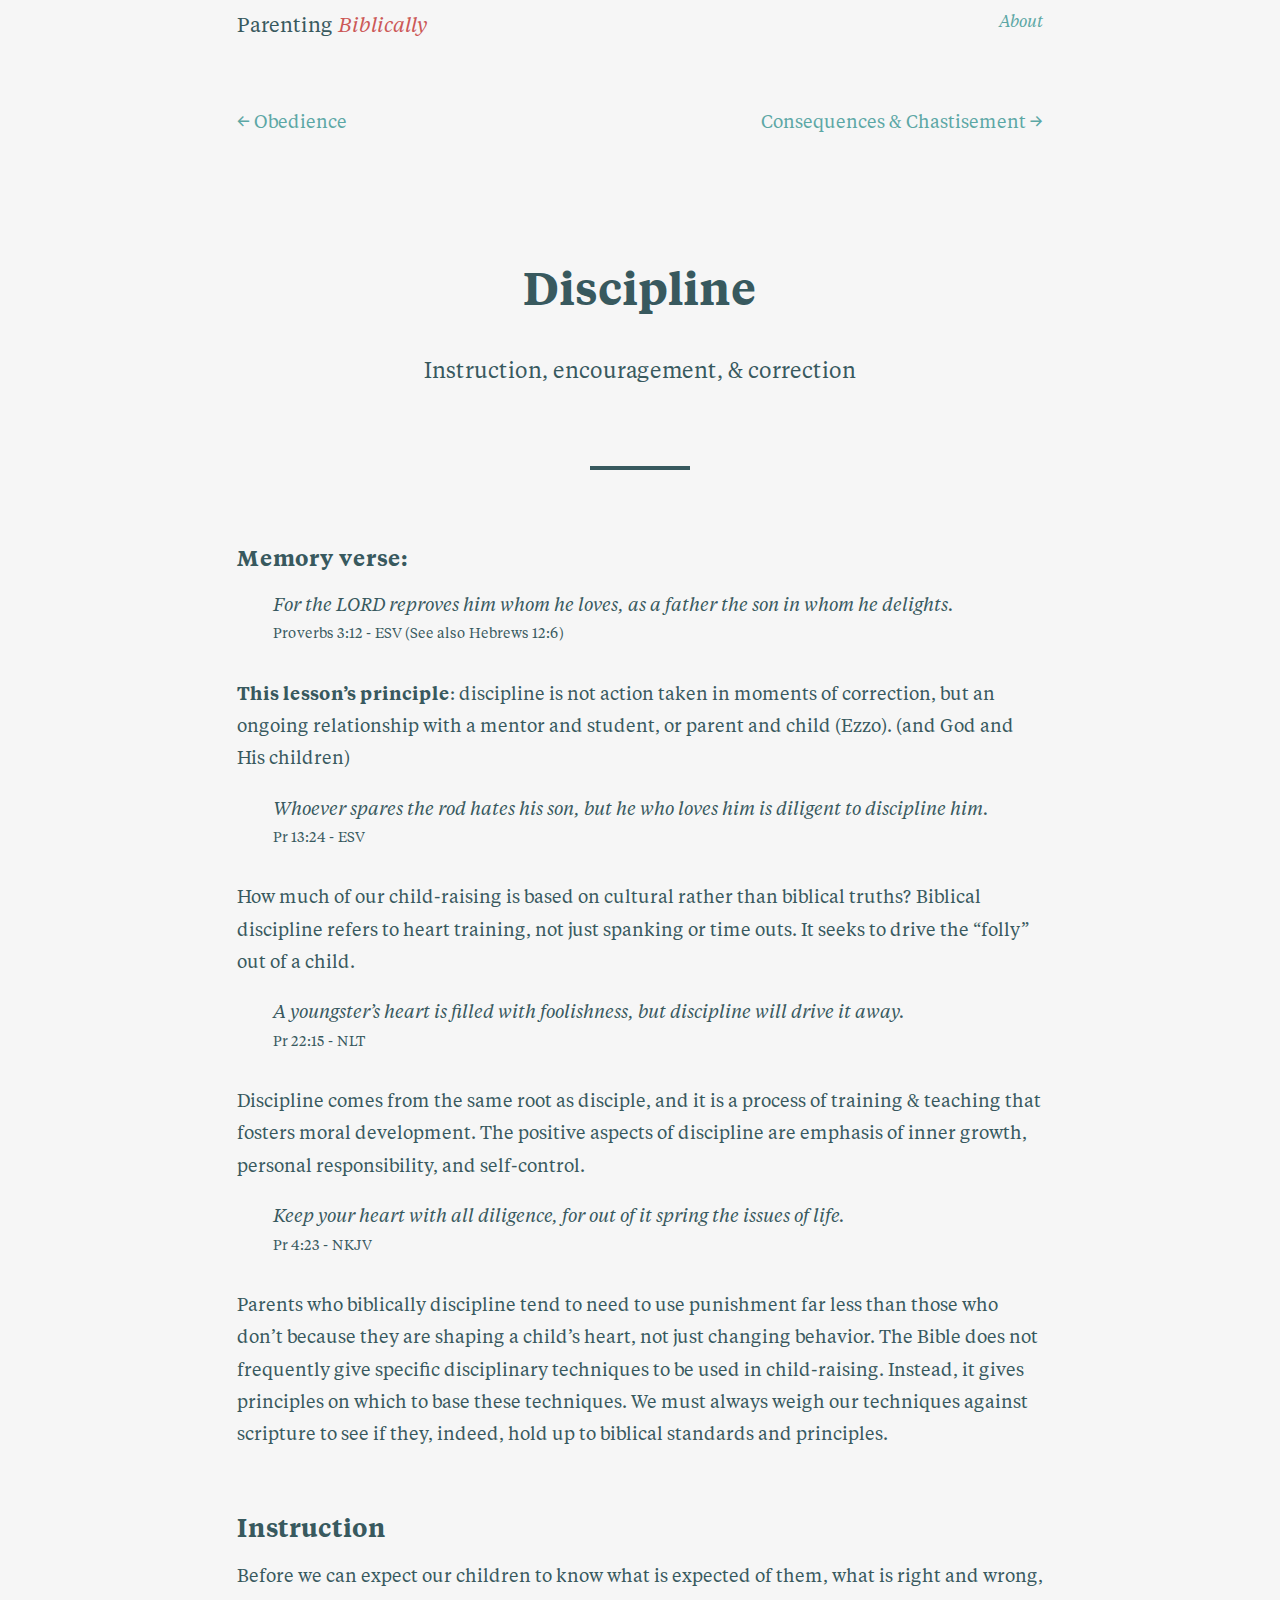
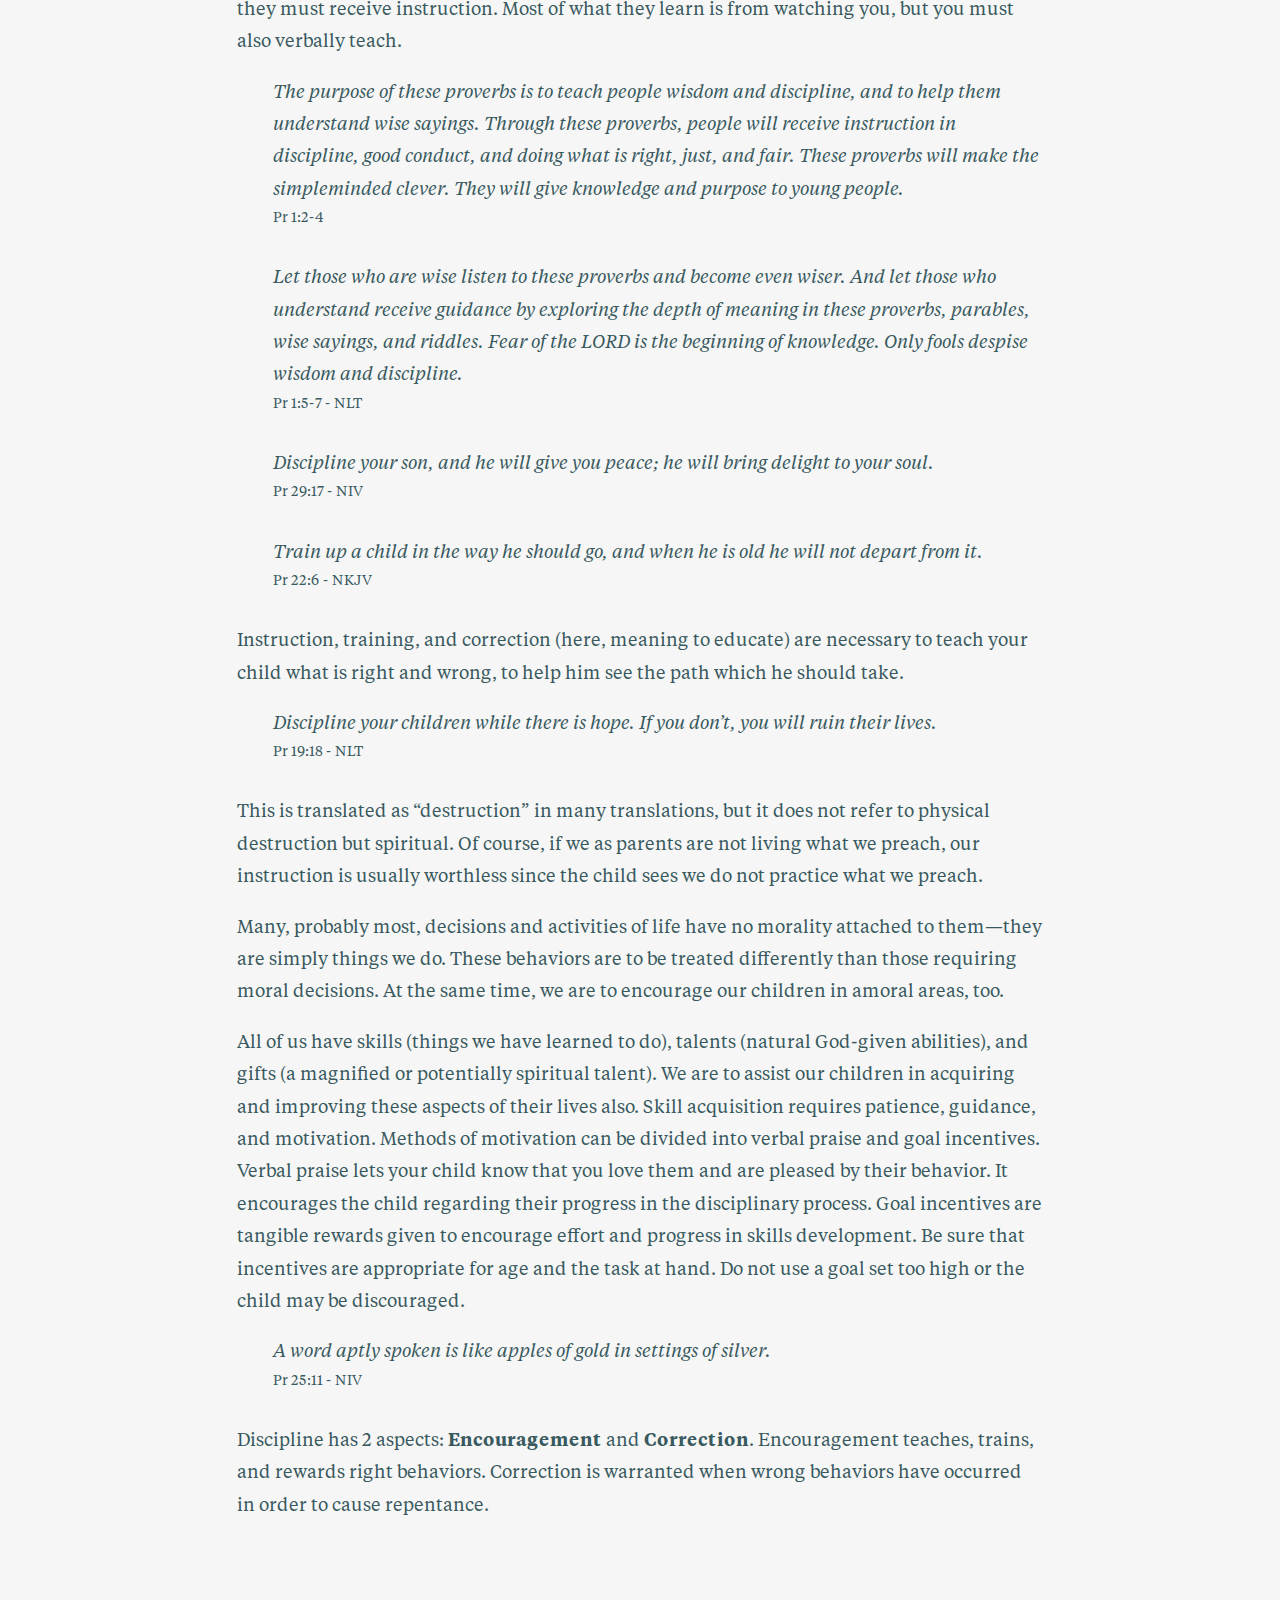
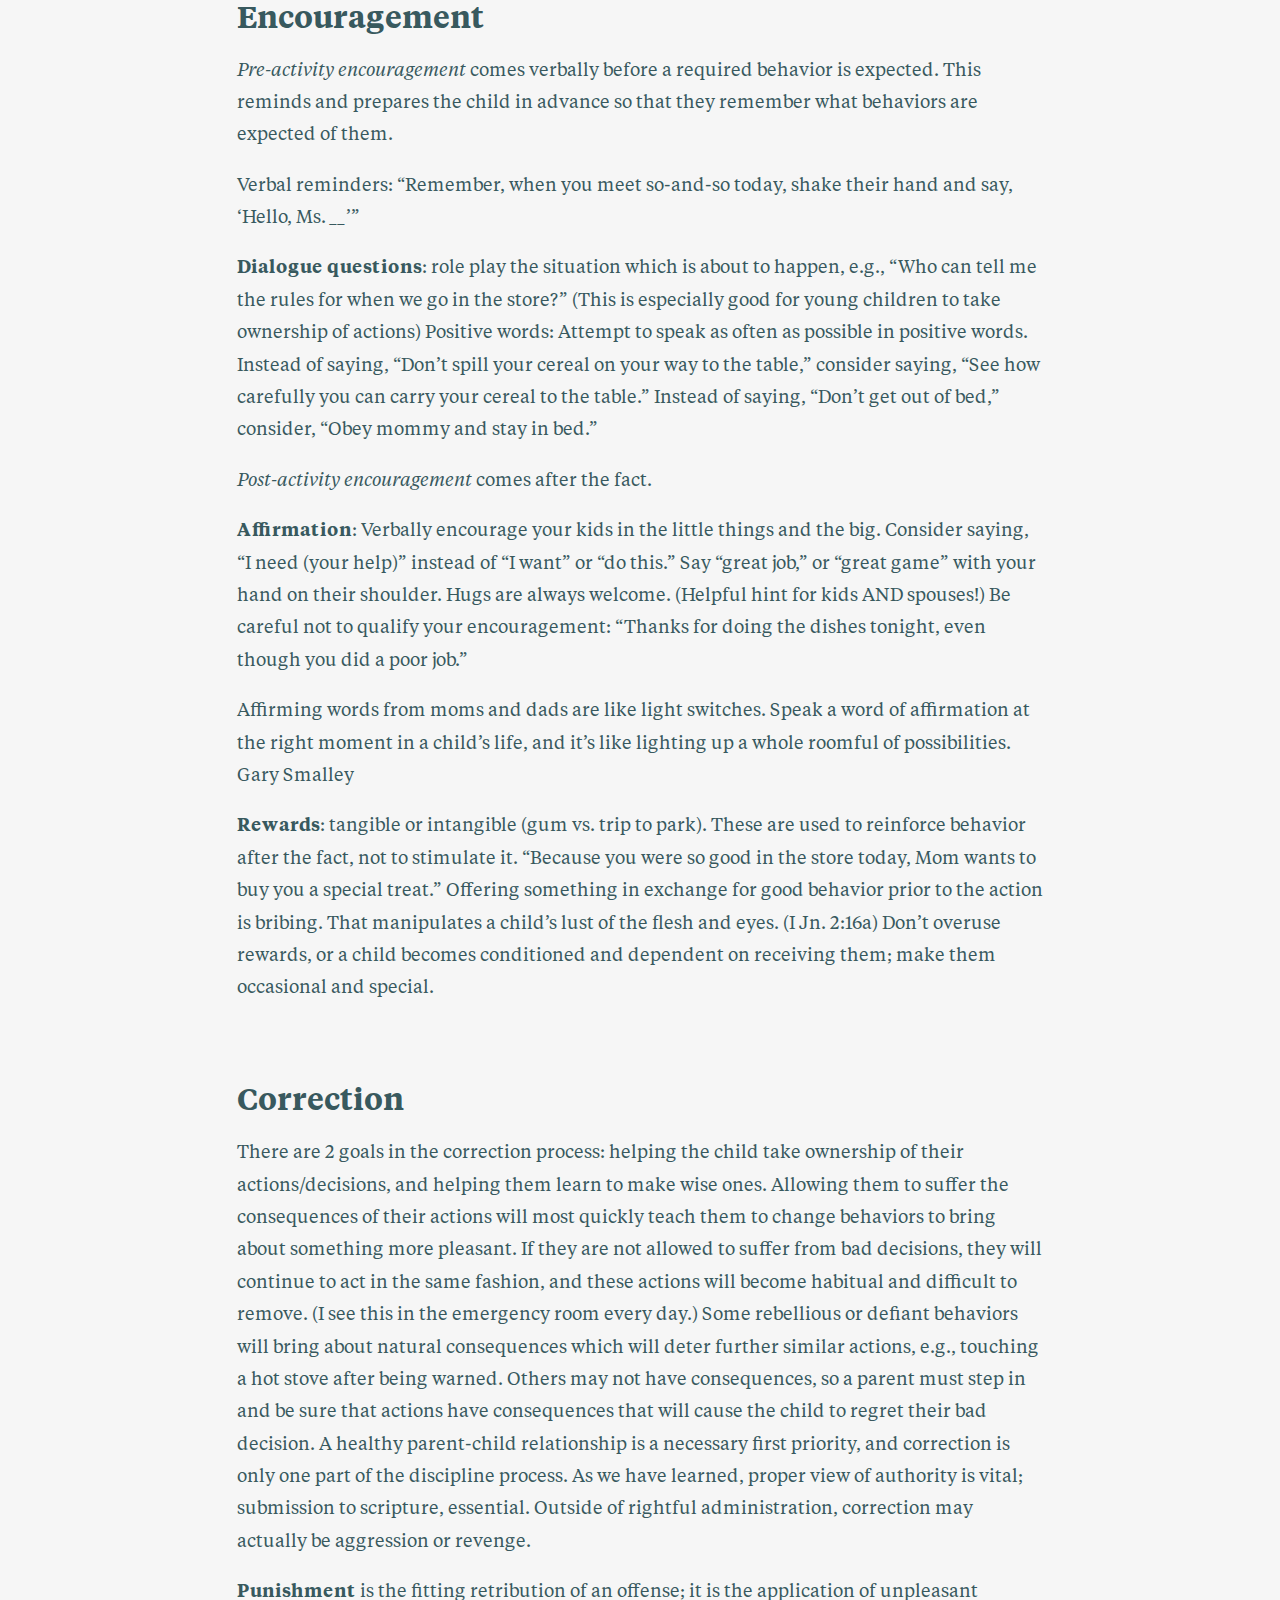
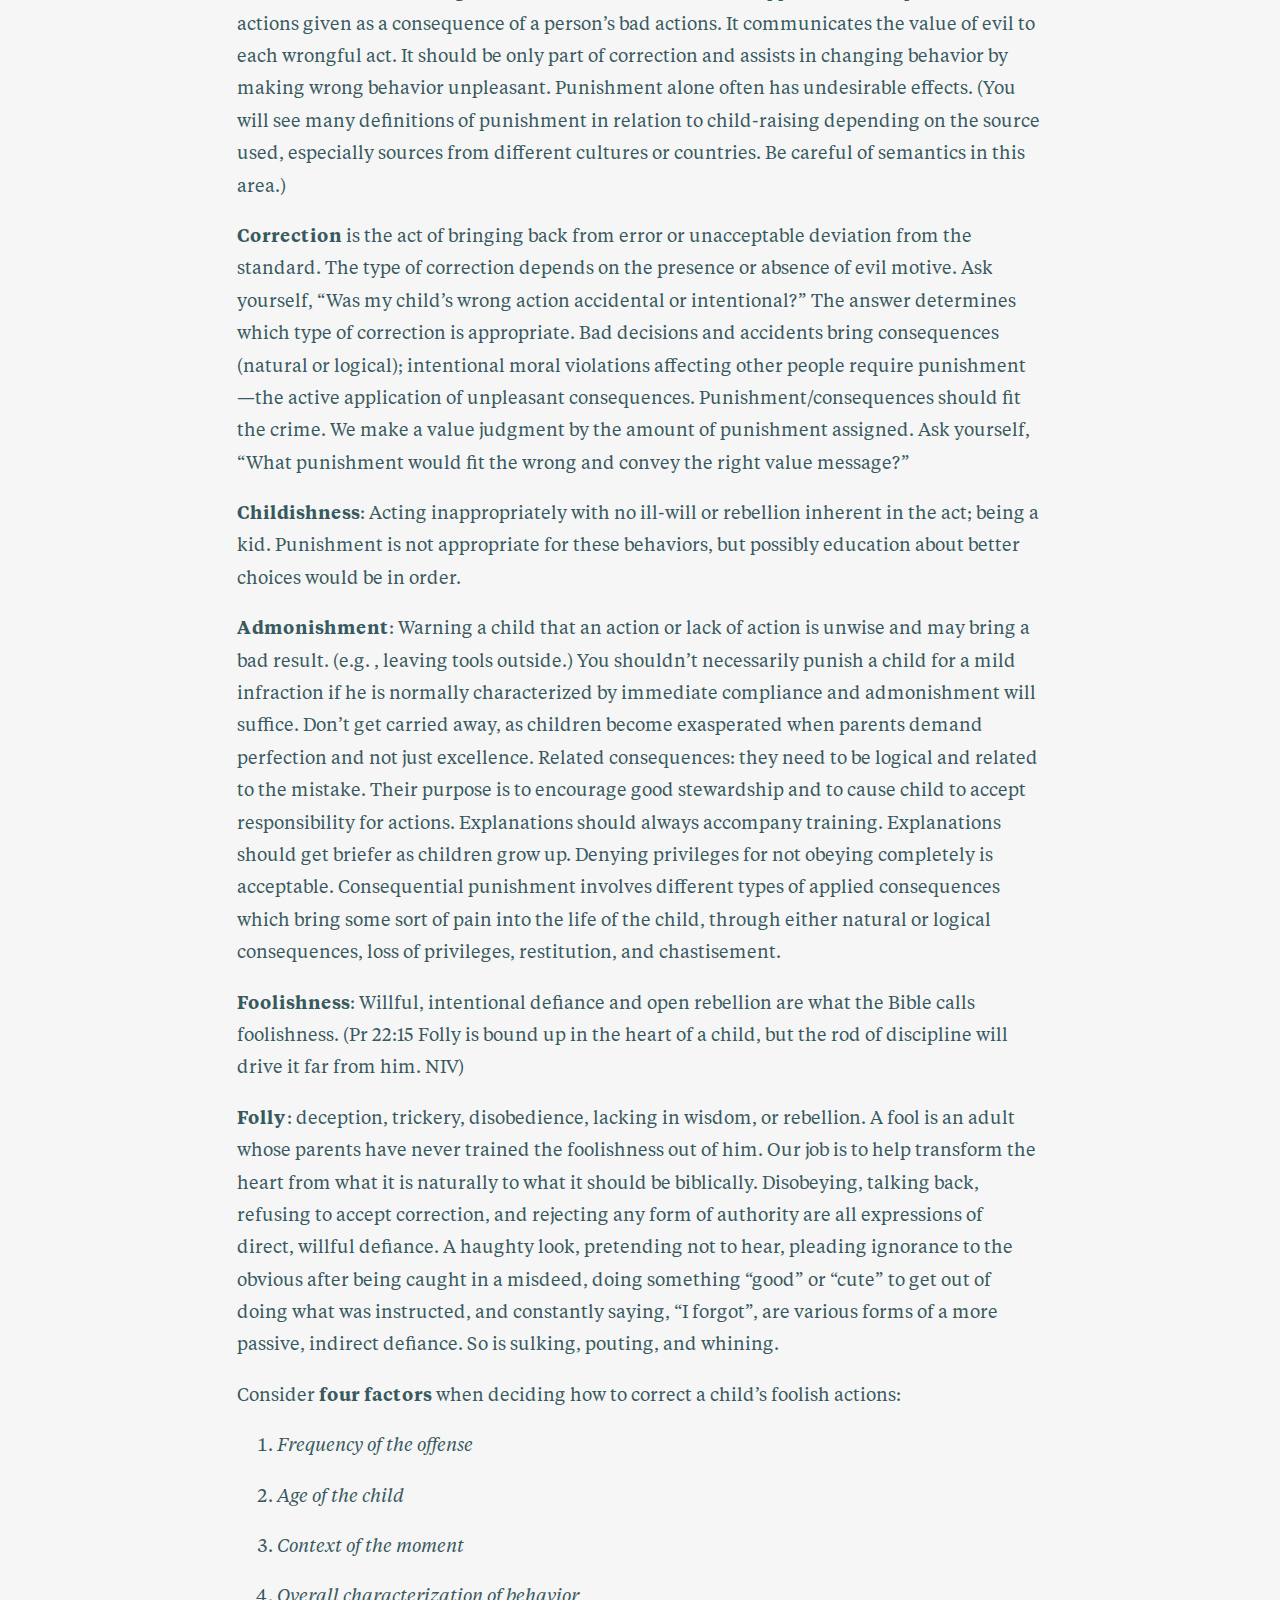
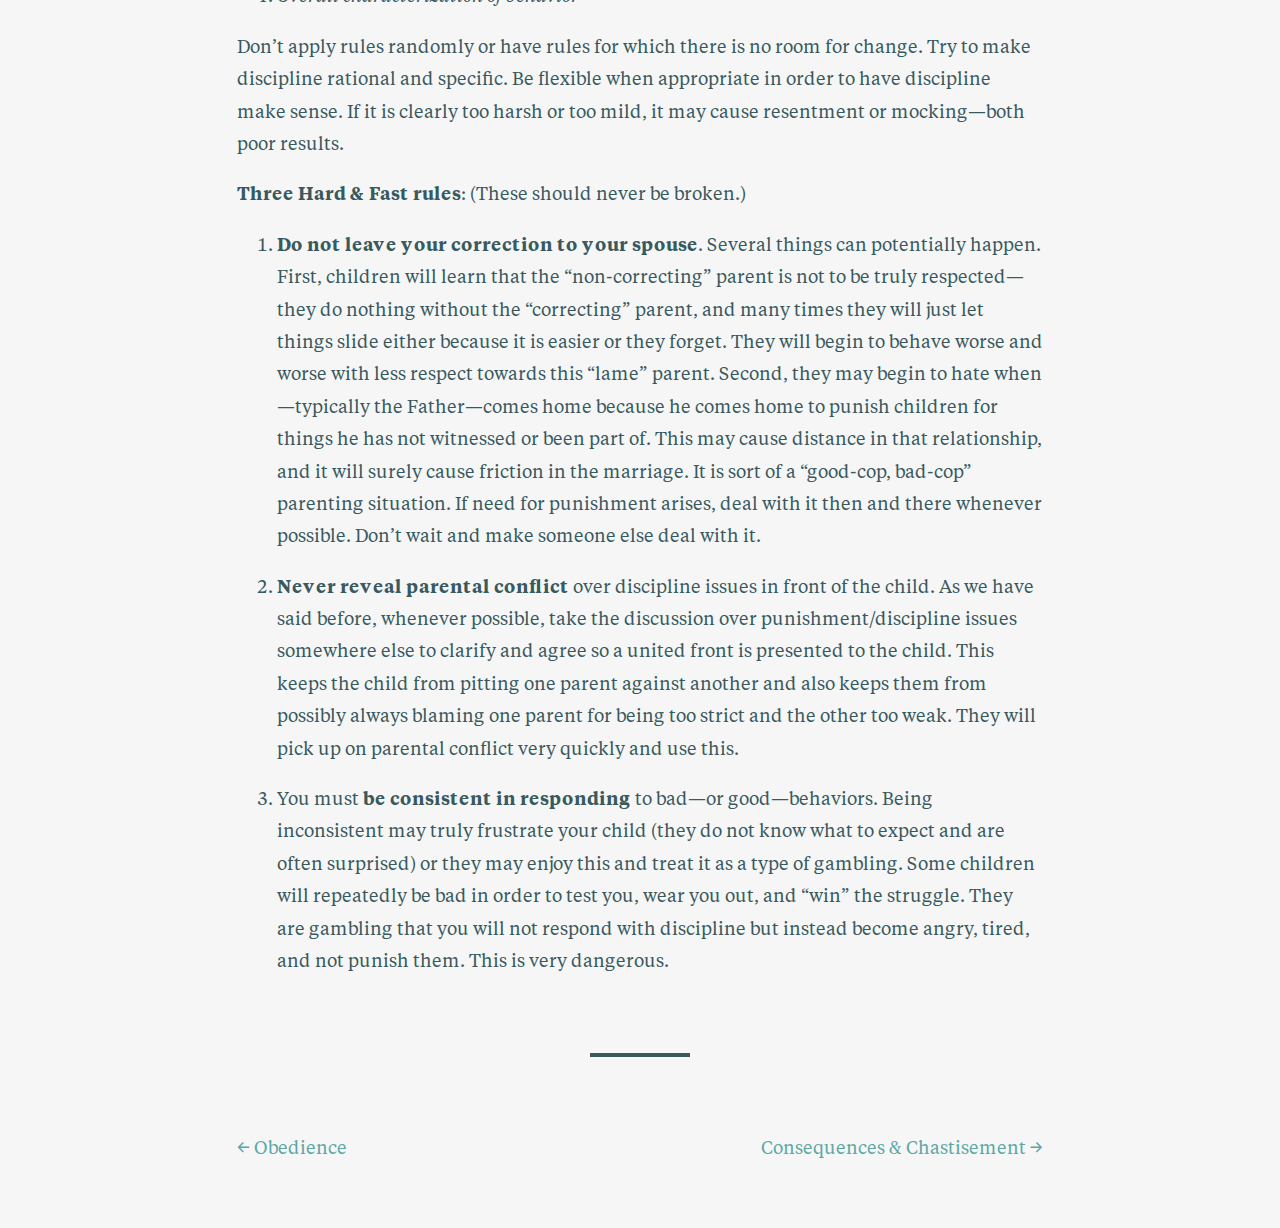
==== lessons/discipline/index.html @ 8369c809 "Initial build" ====
<!doctype html><html lang="en"><head><meta charset="utf-8"><meta http-equiv="x-ua-compatible" content="ie=edge"><title>Discipline</title><meta name="description" content="Instruction, encouragement, &amp; correction"><meta name="viewport" content="width=device-width,initial-scale=1"><link href="https://fonts.googleapis.com/css?family=Domine" rel="stylesheet"><link rel="stylesheet" type="text/css" href="/assets/app.css"></head><body data-function=""><!--[if lt IE 8]><p class="browserupgrade">You are using an <strong>outdated</strong> browser. Please <a href="http://browsehappy.com/">upgrade your browser</a> to improve your experience.</p><![endif]--><div class="container-fluid"><header class="header"><nav class="tar main-menu"><a href="/" class="logo">Parenting <em>Biblically</em></a> <a href="/about">About</a></nav></header><div class="lesson-nav"><a class="prev" href="/lessons/obedience/">&larr; Obedience</a> <a class="next right" href="/lessons/consequences-chastisement/">Consequences & Chastisement &rarr;</a></div><header class="tac"><h1>Discipline</h1><p class="attention-grabber">Instruction, encouragement, & correction</p></header><hr><h4 id="memory-verse-">Memory verse:</h4><blockquote><p>For the LORD reproves him whom he loves, as a father the son in whom he delights. <cite>Proverbs 3:12 - ESV (See also Hebrews 12:6)</cite></p></blockquote><p><strong>This lesson’s principle</strong>: discipline is not action taken in moments of correction, but an ongoing relationship with a mentor and student, or parent and child (Ezzo). (and God and His children)</p><blockquote><p>Whoever spares the rod hates his son, but he who loves him is diligent to discipline him. <cite>Pr 13:24 - ESV</cite></p></blockquote><p>How much of our child-raising is based on cultural rather than biblical truths? Biblical discipline refers to heart training, not just spanking or time outs. It seeks to drive the “folly” out of a child.</p><blockquote><p>A youngster’s heart is filled with foolishness, but discipline will drive it away. <cite>Pr 22:15 - NLT</cite></p></blockquote><p>Discipline comes from the same root as disciple, and it is a process of training &amp; teaching that fosters moral development. The positive aspects of discipline are emphasis of inner growth, personal responsibility, and self-control.</p><blockquote><p>Keep your heart with all diligence, for out of it spring the issues of life. <cite>Pr 4:23 - NKJV</cite></p></blockquote><p>Parents who biblically discipline tend to need to use punishment far less than those who don’t because they are shaping a child’s heart, not just changing behavior. The Bible does not frequently give specific disciplinary techniques to be used in child-raising. Instead, it gives principles on which to base these techniques. We must always weigh our techniques against scripture to see if they, indeed, hold up to biblical standards and principles.</p><h3 id="instruction">Instruction</h3><p>Before we can expect our children to know what is expected of them, what is right and wrong, they must receive instruction. Most of what they learn is from watching you, but you must also verbally teach.</p><blockquote><p>The purpose of these proverbs is to teach people wisdom and discipline, and to help them understand wise sayings. Through these proverbs, people will receive instruction in discipline, good conduct, and doing what is right, just, and fair. These proverbs will make the simpleminded clever. They will give knowledge and purpose to young people. <cite>Pr 1:2-4</cite></p><p>Let those who are wise listen to these proverbs and become even wiser. And let those who understand receive guidance by exploring the depth of meaning in these proverbs, parables, wise sayings, and riddles. Fear of the LORD is the beginning of knowledge. Only fools despise wisdom and discipline. <cite>Pr 1:5-7 - NLT</cite></p><p>Discipline your son, and he will give you peace; he will bring delight to your soul. <cite>Pr 29:17 - NIV</cite></p><p>Train up a child in the way he should go, and when he is old he will not depart from it. <cite>Pr 22:6 - NKJV</cite></p></blockquote><p>Instruction, training, and correction (here, meaning to educate) are necessary to teach your child what is right and wrong, to help him see the path which he should take.</p><blockquote><p>Discipline your children while there is hope. If you don’t, you will ruin their lives. <cite>Pr 19:18 - NLT</cite></p></blockquote><p>This is translated as “destruction” in many translations, but it does not refer to physical destruction but spiritual. Of course, if we as parents are not living what we preach, our instruction is usually worthless since the child sees we do not practice what we preach.</p><p>Many, probably most, decisions and activities of life have no morality attached to them—they are simply things we do. These behaviors are to be treated differently than those requiring moral decisions. At the same time, we are to encourage our children in amoral areas, too.</p><p>All of us have skills (things we have learned to do), talents (natural God-given abilities), and gifts (a magnified or potentially spiritual talent). We are to assist our children in acquiring and improving these aspects of their lives also. Skill acquisition requires patience, guidance, and motivation. Methods of motivation can be divided into verbal praise and goal incentives. Verbal praise lets your child know that you love them and are pleased by their behavior. It encourages the child regarding their progress in the disciplinary process. Goal incentives are tangible rewards given to encourage effort and progress in skills development. Be sure that incentives are appropriate for age and the task at hand. Do not use a goal set too high or the child may be discouraged.</p><blockquote><p>A word aptly spoken is like apples of gold in settings of silver. <cite>Pr 25:11 - NIV</cite></p></blockquote><p>Discipline has 2 aspects: <strong>Encouragement</strong> and <strong>Correction</strong>. Encouragement teaches, trains, and rewards right behaviors. Correction is warranted when wrong behaviors have occurred in order to cause repentance.</p><h2 id="encouragement">Encouragement</h2><p><em>Pre-activity encouragement</em> comes verbally before a required behavior is expected. This reminds and prepares the child in advance so that they remember what behaviors are expected of them.</p><p>Verbal reminders: “Remember, when you meet so-and-so today, shake their hand and say, ‘Hello, Ms. <em>__</em>’”</p><p><strong>Dialogue questions</strong>: role play the situation which is about to happen, e.g., “Who can tell me the rules for when we go in the store?” (This is especially good for young children to take ownership of actions) Positive words: Attempt to speak as often as possible in positive words. Instead of saying, “Don’t spill your cereal on your way to the table,” consider saying, “See how carefully you can carry your cereal to the table.” Instead of saying, “Don’t get out of bed,” consider, “Obey mommy and stay in bed.”</p><p><em>Post-activity encouragement</em> comes after the fact.</p><p><strong>Affirmation</strong>: Verbally encourage your kids in the little things and the big. Consider saying, “I need (your help)” instead of “I want” or “do this.” Say “great job,” or “great game” with your hand on their shoulder. Hugs are always welcome. (Helpful hint for kids AND spouses!) Be careful not to qualify your encouragement: “Thanks for doing the dishes tonight, even though you did a poor job.”</p><p>Affirming words from moms and dads are like light switches. Speak a word of affirmation at the right moment in a child’s life, and it’s like lighting up a whole roomful of possibilities. Gary Smalley</p><p><strong>Rewards</strong>: tangible or intangible (gum vs. trip to park). These are used to reinforce behavior after the fact, not to stimulate it. “Because you were so good in the store today, Mom wants to buy you a special treat.” Offering something in exchange for good behavior prior to the action is bribing. That manipulates a child’s lust of the flesh and eyes. (I Jn. 2:16a) Don’t overuse rewards, or a child becomes conditioned and dependent on receiving them; make them occasional and special.</p><h2 id="correction">Correction</h2><p>There are 2 goals in the correction process: helping the child take ownership of their actions/decisions, and helping them learn to make wise ones. Allowing them to suffer the consequences of their actions will most quickly teach them to change behaviors to bring about something more pleasant. If they are not allowed to suffer from bad decisions, they will continue to act in the same fashion, and these actions will become habitual and difficult to remove. (I see this in the emergency room every day.) Some rebellious or defiant behaviors will bring about natural consequences which will deter further similar actions, e.g., touching a hot stove after being warned. Others may not have consequences, so a parent must step in and be sure that actions have consequences that will cause the child to regret their bad decision. A healthy parent-child relationship is a necessary first priority, and correction is only one part of the discipline process. As we have learned, proper view of authority is vital; submission to scripture, essential. Outside of rightful administration, correction may actually be aggression or revenge.</p><p><strong>Punishment</strong> is the fitting retribution of an offense; it is the application of unpleasant actions given as a consequence of a person’s bad actions. It communicates the value of evil to each wrongful act. It should be only part of correction and assists in changing behavior by making wrong behavior unpleasant. Punishment alone often has undesirable effects. (You will see many definitions of punishment in relation to child-raising depending on the source used, especially sources from different cultures or countries. Be careful of semantics in this area.)</p><p><strong>Correction</strong> is the act of bringing back from error or unacceptable deviation from the standard. The type of correction depends on the presence or absence of evil motive. Ask yourself, “Was my child’s wrong action accidental or intentional?” The answer determines which type of correction is appropriate. Bad decisions and accidents bring consequences (natural or logical); intentional moral violations affecting other people require punishment—the active application of unpleasant consequences. Punishment/consequences should fit the crime. We make a value judgment by the amount of punishment assigned. Ask yourself, “What punishment would fit the wrong and convey the right value message?”</p><p><strong>Childishness</strong>: Acting inappropriately with no ill-will or rebellion inherent in the act; being a kid. Punishment is not appropriate for these behaviors, but possibly education about better choices would be in order.</p><p><strong>Admonishment</strong>: Warning a child that an action or lack of action is unwise and may bring a bad result. (e.g. , leaving tools outside.) You shouldn’t necessarily punish a child for a mild infraction if he is normally characterized by immediate compliance and admonishment will suffice. Don’t get carried away, as children become exasperated when parents demand perfection and not just excellence. Related consequences: they need to be logical and related to the mistake. Their purpose is to encourage good stewardship and to cause child to accept responsibility for actions. Explanations should always accompany training. Explanations should get briefer as children grow up. Denying privileges for not obeying completely is acceptable. Consequential punishment involves different types of applied consequences which bring some sort of pain into the life of the child, through either natural or logical consequences, loss of privileges, restitution, and chastisement.</p><p><strong>Foolishness</strong>: Willful, intentional defiance and open rebellion are what the Bible calls foolishness. (Pr 22:15 Folly is bound up in the heart of a child, but the rod of discipline will drive it far from him. NIV)</p><p><strong>Folly</strong>: deception, trickery, disobedience, lacking in wisdom, or rebellion. A fool is an adult whose parents have never trained the foolishness out of him. Our job is to help transform the heart from what it is naturally to what it should be biblically. Disobeying, talking back, refusing to accept correction, and rejecting any form of authority are all expressions of direct, willful defiance. A haughty look, pretending not to hear, pleading ignorance to the obvious after being caught in a misdeed, doing something “good” or “cute” to get out of doing what was instructed, and constantly saying, “I forgot”, are various forms of a more passive, indirect defiance. So is sulking, pouting, and whining.</p><p>Consider <strong>four factors</strong> when deciding how to correct a child’s foolish actions:</p><ol><li><em>Frequency of the offense</em></li><li><em>Age of the child</em></li><li><em>Context of the moment</em></li><li><em>Overall characterization of behavior</em></li></ol><p>Don’t apply rules randomly or have rules for which there is no room for change. Try to make discipline rational and specific. Be flexible when appropriate in order to have discipline make sense. If it is clearly too harsh or too mild, it may cause resentment or mocking—both poor results.</p><p><strong>Three Hard &amp; Fast rules</strong>: (These should never be broken.)</p><ol><li><strong>Do not leave your correction to your spouse</strong>. Several things can potentially happen. First, children will learn that the “non-correcting” parent is not to be truly respected—they do nothing without the “correcting” parent, and many times they will just let things slide either because it is easier or they forget. They will begin to behave worse and worse with less respect towards this “lame” parent. Second, they may begin to hate when—typically the Father—comes home because he comes home to punish children for things he has not witnessed or been part of. This may cause distance in that relationship, and it will surely cause friction in the marriage. It is sort of a “good-cop, bad-cop” parenting situation. If need for punishment arises, deal with it then and there whenever possible. Don’t wait and make someone else deal with it.</li><li><strong>Never reveal parental conflict</strong> over discipline issues in front of the child. As we have said before, whenever possible, take the discussion over punishment/discipline issues somewhere else to clarify and agree so a united front is presented to the child. This keeps the child from pitting one parent against another and also keeps them from possibly always blaming one parent for being too strict and the other too weak. They will pick up on parental conflict very quickly and use this.</li><li>You must <strong>be consistent in responding</strong> to bad—or good—behaviors. Being inconsistent may truly frustrate your child (they do not know what to expect and are often surprised) or they may enjoy this and treat it as a type of gambling. Some children will repeatedly be bad in order to test you, wear you out, and “win” the struggle. They are gambling that you will not respond with discipline but instead become angry, tired, and not punish them. This is very dangerous.</li></ol><hr><div class="lesson-nav"><a class="prev" href="/lessons/obedience/">&larr; Obedience</a> <a class="next right" href="/lessons/consequences-chastisement/">Consequences & Chastisement &rarr;</a></div></div><script src="/assets/vendor.js" async></script><script src="/assets/app.js" async></script><script>var refTagger = {
    		settings: {
    			bibleVersion: "ESV"
    		}
    	};
    	(function(d, t) {
    		var g = d.createElement(t), s = d.getElementsByTagName(t)[0];
    		g.src = "//api.reftagger.com/v2/RefTagger.js";
    		s.parentNode.insertBefore(g, s);
    	}(document, "script"));</script></body></html>
---- assets/app.css ----
@import url(https://fonts.googleapis.com/css?family=Merriweather:400,700,400italic);@font-face{font-family:"Tiempos Text";font-style:normal;font-weight:normal;src:url("fonts/tiempos/TiemposText-Regular.eot?") format("eot"),url("fonts/tiempos/TiemposText-Regular.ttf") format("truetype"),url("fonts/tiempos/TiemposText-Regular.woff") format("woff")}@font-face{font-family:"Tiempos Text";font-style:italic;font-weight:normal;src:url("fonts/tiempos/TiemposText-RegularItalic.eot?") format("eot"),url("fonts/tiempos/TiemposText-RegularItalic.ttf") format("truetype"),url("fonts/tiempos/TiemposText-RegularItalic.woff") format("woff")}@font-face{font-family:"Tiempos Text";font-style:normal;font-weight:bold;src:url("fonts/tiempos/TiemposText-Semibold.eot?") format("eot"),url("fonts/tiempos/TiemposText-Semibold.ttf") format("truetype"),url("fonts/tiempos/TiemposText-Semibold.woff") format("woff")}@font-face{font-family:"Tiempos Headline";font-style:normal;font-weight:bold;src:url("fonts/tiempos/TiemposHeadlineWeb-Medium.woff") format("woff")}@font-face{font-family:"Lyon Text";font-style:normal;font-weight:normal;src:url("fonts/lyon-text/LyonText-Regular-Web.woff") format("woff")}@font-face{font-family:"Lyon Text";font-style:italic;font-weight:normal;src:url("fonts/lyon-text/LyonText-RegularItalic-Web.woff") format("woff")}@font-face{font-family:"Miller Display";font-style:normal;font-weight:normal;src:url("fonts/miller-display/MillerDisplayRoman.eot?") format("eot"),url("fonts/miller-display/MillerDisplayRoman.svg#Miller_Display") format("svg"),url("fonts/miller-display/MillerDisplayRoman.ttf") format("truetype"),url("fonts/miller-display/MillerDisplayRoman.woff") format("woff"),url("fonts/miller-display/MillerDisplayRoman.woff2") format("woff2")}@font-face{font-family:"Miller Display";font-style:italic;font-weight:normal;src:url("fonts/miller-display/MillerDisplayItalic.eot?") format("eot"),url("fonts/miller-display/MillerDisplayItalic.svg#Miller_Display") format("svg"),url("fonts/miller-display/MillerDisplayItalic.ttf") format("truetype"),url("fonts/miller-display/MillerDisplayItalic.woff") format("woff"),url("fonts/miller-display/MillerDisplayItalic.woff2") format("woff2")}@font-face{font-family:"Miller Display";font-style:normal;font-weight:bold;src:url("fonts/miller-display/MillerDisplayBold.eot?") format("eot"),url("fonts/miller-display/MillerDisplayBold.svg#Miller_Display") format("svg"),url("fonts/miller-display/MillerDisplayBold.ttf") format("truetype"),url("fonts/miller-display/MillerDisplayBold.woff") format("woff"),url("fonts/miller-display/MillerDisplayBold.woff2") format("woff2")}@font-face{font-family:"Miller Display";font-style:normal;font-weight:300;src:url("fonts/miller-display/MillerDisplayLight.eot?") format("eot"),url("fonts/miller-display/MillerDisplayLight.svg#Miller_Display") format("svg"),url("fonts/miller-display/MillerDisplayLight.ttf") format("truetype"),url("fonts/miller-display/MillerDisplayLight.woff") format("woff"),url("fonts/miller-display/MillerDisplayLight.woff2") format("woff2")}@font-face{font-family:"Miller Banner";font-style:normal;font-weight:normal;src:url("fonts/miller-banner/millerbannerregularroman.eot?") format("eot"),url("fonts/miller-banner/millerbannerregularroman.svg#Miller_Banner") format("svg"),url("fonts/miller-banner/millerbannerregularroman.ttf") format("truetype"),url("fonts/miller-banner/millerbannerregularroman.woff") format("woff"),url("fonts/miller-banner/millerbannerregularroman.woff2") format("woff2")}@font-face{font-family:"Miller Banner";font-style:italic;font-weight:normal;src:url("fonts/miller-banner/millerbanneritalic.eot?") format("eot"),url("fonts/miller-banner/millerbanneritalic.svg#Miller_Banner") format("svg"),url("fonts/miller-banner/millerbanneritalic.ttf") format("truetype"),url("fonts/miller-banner/millerbanneritalic.woff") format("woff"),url("fonts/miller-banner/millerbanneritalic.woff2") format("woff2")}@font-face{font-family:"Miller Banner";font-style:normal;font-weight:bold;src:url("fonts/miller-banner/millerbannerregularbold.eot?") format("eot"),url("fonts/miller-banner/millerbannerregularbold.svg#Miller_Banner") format("svg"),url("fonts/miller-banner/millerbannerregularbold.ttf") format("truetype"),url("fonts/miller-banner/millerbannerregularbold.woff") format("woff"),url("fonts/miller-banner/millerbannerregularbold.woff2") format("woff2")}@font-face{font-family:"Miller Banner";font-style:normal;font-weight:300;src:url("fonts/miller-banner/millerbannerregularlight.eot?") format("eot"),url("fonts/miller-banner/millerbannerregularlight.svg#Miller_Banner") format("svg"),url("fonts/miller-banner/millerbannerregularlight.ttf") format("truetype"),url("fonts/miller-banner/millerbannerregularlight.woff") format("woff"),url("fonts/miller-banner/millerbannerregularlight.woff2") format("woff2")}@font-face{font-family:"Miller Banner";font-style:italic;font-weight:300;src:url("fonts/miller-banner/millerbannerregularlightitalic.eot?") format("eot"),url("fonts/miller-banner/millerbannerregularlightitalic.svg#Miller_Banner") format("svg"),url("fonts/miller-banner/millerbannerregularlightitalic.ttf") format("truetype"),url("fonts/miller-banner/millerbannerregularlightitalic.woff") format("woff"),url("fonts/miller-banner/millerbannerregularlightitalic.woff2") format("woff2")}@font-face{font-family:"Miller Banner";font-style:normal;font-weight:bold;src:url("fonts/miller-banner/millerbannerregularbold.eot?") format("eot"),url("fonts/miller-banner/millerbannerregularbold.svg#Miller_Banner") format("svg"),url("fonts/miller-banner/millerbannerregularbold.ttf") format("truetype"),url("fonts/miller-banner/millerbannerregularbold.woff") format("woff"),url("fonts/miller-banner/millerbannerregularbold.woff2") format("woff2")}@font-face{font-family:"Miller Banner";font-style:normal;font-weight:600;src:url("fonts/miller-banner/millerbannerregularsemibold.eot?") format("eot"),url("fonts/miller-banner/millerbannerregularsemibold.svg#Miller_Banner") format("svg"),url("fonts/miller-banner/millerbannerregularsemibold.ttf") format("truetype"),url("fonts/miller-banner/millerbannerregularsemibold.woff") format("woff"),url("fonts/miller-banner/millerbannerregularsemibold.woff2") format("woff2")}@font-face{font-family:"Miller Banner";font-style:italic;font-weight:600;src:url("fonts/miller-banner/millerbannerregularsemibolditalic.eot?") format("eot"),url("fonts/miller-banner/millerbannerregularsemibolditalic.svg#Miller_Banner") format("svg"),url("fonts/miller-banner/millerbannerregularsemibolditalic.ttf") format("truetype"),url("fonts/miller-banner/millerbannerregularsemibolditalic.woff") format("woff"),url("fonts/miller-banner/millerbannerregularsemibolditalic.woff2") format("woff2")}/*! normalize.css v3.0.3 | MIT License | github.com/necolas/normalize.css */html{font-family:sans-serif;-ms-text-size-adjust:100%;-webkit-text-size-adjust:100%}body{margin:0}article,aside,details,figcaption,figure,footer,header,hgroup,main,menu,nav,section,summary{display:block}audio,canvas,progress,video{display:inline-block;vertical-align:baseline}audio:not([controls]){display:none;height:0}[hidden],template{display:none}a{background-color:transparent}a:active{outline:0}a:hover{outline:0}abbr[title]{border-bottom:1px dotted}b,strong{font-weight:bold}dfn{font-style:italic}h1{font-size:2em;margin:0.67em 0}mark{background:#ff0;color:#000}small{font-size:80%}sub,sup{font-size:75%;line-height:0;position:relative;vertical-align:baseline}sup{top:-0.5em}sub{bottom:-0.25em}img{border:0}svg:not(:root){overflow:hidden}figure{margin:1em 40px}hr{box-sizing:content-box;height:0}pre{overflow:auto}code,kbd,pre,samp{font-family:monospace, monospace;font-size:1em}button,input,optgroup,select,textarea{color:inherit;font:inherit;margin:0}button{overflow:visible}button,select{text-transform:none}button,html input[type="button"],input[type="reset"],input[type="submit"]{-webkit-appearance:button;cursor:pointer}button[disabled],html input[disabled]{cursor:default}button::-moz-focus-inner,input::-moz-focus-inner{border:0;padding:0}input{line-height:normal}input[type="checkbox"],input[type="radio"]{box-sizing:border-box;padding:0}input[type="number"]::-webkit-inner-spin-button,input[type="number"]::-webkit-outer-spin-button{height:auto}input[type="search"]{-webkit-appearance:textfield;box-sizing:content-box}input[type="search"]::-webkit-search-cancel-button,input[type="search"]::-webkit-search-decoration{-webkit-appearance:none}fieldset{border:1px solid #c0c0c0;margin:0 2px;padding:0.35em 0.625em 0.75em}legend{border:0;padding:0}textarea{overflow:auto}optgroup{font-weight:bold}table{border-collapse:collapse;border-spacing:0}td,th{padding:0}@media print{*,*::before,*::after{text-shadow:none !important;box-shadow:none !important}a,a:visited{text-decoration:underline}abbr[title]::after{content:" (" attr(title) ")"}pre,blockquote{border:1px solid #999;page-break-inside:avoid}thead{display:table-header-group}tr,img{page-break-inside:avoid}img{max-width:100% !important}p,h2,h3{orphans:3;widows:3}h2,h3{page-break-after:avoid}.navbar{display:none}.btn>.caret,.dropup>.btn>.caret{border-top-color:#000 !important}.label{border:1px solid #000}.table{border-collapse:collapse !important}.table td,.table th{background-color:#fff !important}.table-bordered th,.table-bordered td{border:1px solid #ddd !important}}html{box-sizing:border-box}*,*::before,*::after{box-sizing:inherit}@-moz-viewport{width:device-width}@-ms-viewport{width:device-width}@-o-viewport{width:device-width}@-webkit-viewport{width:device-width}@viewport{width:device-width}html{font-size:16px;-webkit-tap-highlight-color:transparent}body{font-family:"Tiempos Text",Merriweather,Georgia,serif;font-size:1rem;line-height:1.5;color:#38595E;background-color:#f6f6f6}[tabindex="-1"]:focus{outline:none !important}h1,h2,h3,h4,h5,h6{margin-top:0;margin-bottom:.5rem}p{margin-top:0;margin-bottom:1rem}abbr[title],abbr[data-original-title]{cursor:help;border-bottom:1px dotted #818a91}address{margin-bottom:1rem;font-style:normal;line-height:inherit}ol,ul,dl{margin-top:0;margin-bottom:1rem}ol ol,ul ul,ol ul,ul ol{margin-bottom:0}dt{font-weight:bold}dd{margin-bottom:.5rem;margin-left:0}blockquote{margin:0 0 1rem}a{color:#5ca7a5;text-decoration:none}a:focus,a:hover{color:#407775;text-decoration:underline}a:focus{outline:thin dotted;outline:5px auto -webkit-focus-ring-color;outline-offset:-2px}pre{margin-top:0;margin-bottom:1rem}figure{margin:0 0 1rem}img{vertical-align:middle}[role="button"]{cursor:pointer}a,area,button,[role="button"],input,label,select,summary,textarea{-ms-touch-action:manipulation;touch-action:manipulation}table{background-color:transparent}caption{padding-top:.75rem;padding-bottom:.75rem;color:#818a91;text-align:left;caption-side:bottom}th{text-align:left}label{display:inline-block;margin-bottom:.5rem}button:focus{outline:1px dotted;outline:5px auto -webkit-focus-ring-color}input,button,select,textarea{margin:0;line-height:inherit;border-radius:0}textarea{resize:vertical}fieldset{min-width:0;padding:0;margin:0;border:0}legend{display:block;width:100%;padding:0;margin-bottom:.5rem;font-size:1.5rem;line-height:inherit}input[type="search"]{box-sizing:inherit;-webkit-appearance:none}output{display:inline-block}[hidden]{display:none !important}.container{margin-left:auto;margin-right:auto;padding-left:.9375rem;padding-right:.9375rem}.container::after{content:"";display:table;clear:both}@media (min-width: 544px){.container{max-width:576px}}@media (min-width: 768px){.container{max-width:720px}}@media (min-width: 992px){.container{max-width:940px}}@media (min-width: 1200px){.container{max-width:1140px}}.container-fluid{margin-left:auto;margin-right:auto;padding-left:.9375rem;padding-right:.9375rem}.container-fluid::after{content:"";display:table;clear:both}.row{margin-left:-.9375rem;margin-right:-.9375rem}.row::after{content:"";display:table;clear:both}.col-xs-1,.col-xs-2,.col-xs-3,.col-xs-4,.col-xs-5,.col-xs-6,.col-xs-7,.col-xs-8,.col-xs-9,.col-xs-10,.col-xs-11,.col-xs-12,.col-sm-1,.col-sm-2,.col-sm-3,.col-sm-4,.col-sm-5,.col-sm-6,.col-sm-7,.col-sm-8,.col-sm-9,.col-sm-10,.col-sm-11,.col-sm-12,.col-md-1,.col-md-2,.col-md-3,.col-md-4,.col-md-5,.col-md-6,.col-md-7,.col-md-8,.col-md-9,.col-md-10,.col-md-11,.col-md-12,.col-lg-1,.col-lg-2,.col-lg-3,.col-lg-4,.col-lg-5,.col-lg-6,.col-lg-7,.col-lg-8,.col-lg-9,.col-lg-10,.col-lg-11,.col-lg-12,.col-xl-1,.col-xl-2,.col-xl-3,.col-xl-4,.col-xl-5,.col-xl-6,.col-xl-7,.col-xl-8,.col-xl-9,.col-xl-10,.col-xl-11,.col-xl-12{position:relative;min-height:1px;padding-left:.9375rem;padding-right:.9375rem}.col-xs-1,.col-xs-2,.col-xs-3,.col-xs-4,.col-xs-5,.col-xs-6,.col-xs-7,.col-xs-8,.col-xs-9,.col-xs-10,.col-xs-11,.col-xs-12{float:left}.col-xs-1{width:8.33333%}.col-xs-2{width:16.66667%}.col-xs-3{width:25%}.col-xs-4{width:33.33333%}.col-xs-5{width:41.66667%}.col-xs-6{width:50%}.col-xs-7{width:58.33333%}.col-xs-8{width:66.66667%}.col-xs-9{width:75%}.col-xs-10{width:83.33333%}.col-xs-11{width:91.66667%}.col-xs-12{width:100%}.col-xs-pull-0{right:auto}.col-xs-pull-1{right:8.33333%}.col-xs-pull-2{right:16.66667%}.col-xs-pull-3{right:25%}.col-xs-pull-4{right:33.33333%}.col-xs-pull-5{right:41.66667%}.col-xs-pull-6{right:50%}.col-xs-pull-7{right:58.33333%}.col-xs-pull-8{right:66.66667%}.col-xs-pull-9{right:75%}.col-xs-pull-10{right:83.33333%}.col-xs-pull-11{right:91.66667%}.col-xs-pull-12{right:100%}.col-xs-push-0{left:auto}.col-xs-push-1{left:8.33333%}.col-xs-push-2{left:16.66667%}.col-xs-push-3{left:25%}.col-xs-push-4{left:33.33333%}.col-xs-push-5{left:41.66667%}.col-xs-push-6{left:50%}.col-xs-push-7{left:58.33333%}.col-xs-push-8{left:66.66667%}.col-xs-push-9{left:75%}.col-xs-push-10{left:83.33333%}.col-xs-push-11{left:91.66667%}.col-xs-push-12{left:100%}.col-xs-offset-0{margin-left:0%}.col-xs-offset-1{margin-left:8.33333%}.col-xs-offset-2{margin-left:16.66667%}.col-xs-offset-3{margin-left:25%}.col-xs-offset-4{margin-left:33.33333%}.col-xs-offset-5{margin-left:41.66667%}.col-xs-offset-6{margin-left:50%}.col-xs-offset-7{margin-left:58.33333%}.col-xs-offset-8{margin-left:66.66667%}.col-xs-offset-9{margin-left:75%}.col-xs-offset-10{margin-left:83.33333%}.col-xs-offset-11{margin-left:91.66667%}.col-xs-offset-12{margin-left:100%}@media (min-width: 544px){.col-sm-1,.col-sm-2,.col-sm-3,.col-sm-4,.col-sm-5,.col-sm-6,.col-sm-7,.col-sm-8,.col-sm-9,.col-sm-10,.col-sm-11,.col-sm-12{float:left}.col-sm-1{width:8.33333%}.col-sm-2{width:16.66667%}.col-sm-3{width:25%}.col-sm-4{width:33.33333%}.col-sm-5{width:41.66667%}.col-sm-6{width:50%}.col-sm-7{width:58.33333%}.col-sm-8{width:66.66667%}.col-sm-9{width:75%}.col-sm-10{width:83.33333%}.col-sm-11{width:91.66667%}.col-sm-12{width:100%}.col-sm-pull-0{right:auto}.col-sm-pull-1{right:8.33333%}.col-sm-pull-2{right:16.66667%}.col-sm-pull-3{right:25%}.col-sm-pull-4{right:33.33333%}.col-sm-pull-5{right:41.66667%}.col-sm-pull-6{right:50%}.col-sm-pull-7{right:58.33333%}.col-sm-pull-8{right:66.66667%}.col-sm-pull-9{right:75%}.col-sm-pull-10{right:83.33333%}.col-sm-pull-11{right:91.66667%}.col-sm-pull-12{right:100%}.col-sm-push-0{left:auto}.col-sm-push-1{left:8.33333%}.col-sm-push-2{left:16.66667%}.col-sm-push-3{left:25%}.col-sm-push-4{left:33.33333%}.col-sm-push-5{left:41.66667%}.col-sm-push-6{left:50%}.col-sm-push-7{left:58.33333%}.col-sm-push-8{left:66.66667%}.col-sm-push-9{left:75%}.col-sm-push-10{left:83.33333%}.col-sm-push-11{left:91.66667%}.col-sm-push-12{left:100%}.col-sm-offset-0{margin-left:0%}.col-sm-offset-1{margin-left:8.33333%}.col-sm-offset-2{margin-left:16.66667%}.col-sm-offset-3{margin-left:25%}.col-sm-offset-4{margin-left:33.33333%}.col-sm-offset-5{margin-left:41.66667%}.col-sm-offset-6{margin-left:50%}.col-sm-offset-7{margin-left:58.33333%}.col-sm-offset-8{margin-left:66.66667%}.col-sm-offset-9{margin-left:75%}.col-sm-offset-10{margin-left:83.33333%}.col-sm-offset-11{margin-left:91.66667%}.col-sm-offset-12{margin-left:100%}}@media (min-width: 768px){.col-md-1,.col-md-2,.col-md-3,.col-md-4,.col-md-5,.col-md-6,.col-md-7,.col-md-8,.col-md-9,.col-md-10,.col-md-11,.col-md-12{float:left}.col-md-1{width:8.33333%}.col-md-2{width:16.66667%}.col-md-3{width:25%}.col-md-4{width:33.33333%}.col-md-5{width:41.66667%}.col-md-6{width:50%}.col-md-7{width:58.33333%}.col-md-8{width:66.66667%}.col-md-9{width:75%}.col-md-10{width:83.33333%}.col-md-11{width:91.66667%}.col-md-12{width:100%}.col-md-pull-0{right:auto}.col-md-pull-1{right:8.33333%}.col-md-pull-2{right:16.66667%}.col-md-pull-3{right:25%}.col-md-pull-4{right:33.33333%}.col-md-pull-5{right:41.66667%}.col-md-pull-6{right:50%}.col-md-pull-7{right:58.33333%}.col-md-pull-8{right:66.66667%}.col-md-pull-9{right:75%}.col-md-pull-10{right:83.33333%}.col-md-pull-11{right:91.66667%}.col-md-pull-12{right:100%}.col-md-push-0{left:auto}.col-md-push-1{left:8.33333%}.col-md-push-2{left:16.66667%}.col-md-push-3{left:25%}.col-md-push-4{left:33.33333%}.col-md-push-5{left:41.66667%}.col-md-push-6{left:50%}.col-md-push-7{left:58.33333%}.col-md-push-8{left:66.66667%}.col-md-push-9{left:75%}.col-md-push-10{left:83.33333%}.col-md-push-11{left:91.66667%}.col-md-push-12{left:100%}.col-md-offset-0{margin-left:0%}.col-md-offset-1{margin-left:8.33333%}.col-md-offset-2{margin-left:16.66667%}.col-md-offset-3{margin-left:25%}.col-md-offset-4{margin-left:33.33333%}.col-md-offset-5{margin-left:41.66667%}.col-md-offset-6{margin-left:50%}.col-md-offset-7{margin-left:58.33333%}.col-md-offset-8{margin-left:66.66667%}.col-md-offset-9{margin-left:75%}.col-md-offset-10{margin-left:83.33333%}.col-md-offset-11{margin-left:91.66667%}.col-md-offset-12{margin-left:100%}}@media (min-width: 992px){.col-lg-1,.col-lg-2,.col-lg-3,.col-lg-4,.col-lg-5,.col-lg-6,.col-lg-7,.col-lg-8,.col-lg-9,.col-lg-10,.col-lg-11,.col-lg-12{float:left}.col-lg-1{width:8.33333%}.col-lg-2{width:16.66667%}.col-lg-3{width:25%}.col-lg-4{width:33.33333%}.col-lg-5{width:41.66667%}.col-lg-6{width:50%}.col-lg-7{width:58.33333%}.col-lg-8{width:66.66667%}.col-lg-9{width:75%}.col-lg-10{width:83.33333%}.col-lg-11{width:91.66667%}.col-lg-12{width:100%}.col-lg-pull-0{right:auto}.col-lg-pull-1{right:8.33333%}.col-lg-pull-2{right:16.66667%}.col-lg-pull-3{right:25%}.col-lg-pull-4{right:33.33333%}.col-lg-pull-5{right:41.66667%}.col-lg-pull-6{right:50%}.col-lg-pull-7{right:58.33333%}.col-lg-pull-8{right:66.66667%}.col-lg-pull-9{right:75%}.col-lg-pull-10{right:83.33333%}.col-lg-pull-11{right:91.66667%}.col-lg-pull-12{right:100%}.col-lg-push-0{left:auto}.col-lg-push-1{left:8.33333%}.col-lg-push-2{left:16.66667%}.col-lg-push-3{left:25%}.col-lg-push-4{left:33.33333%}.col-lg-push-5{left:41.66667%}.col-lg-push-6{left:50%}.col-lg-push-7{left:58.33333%}.col-lg-push-8{left:66.66667%}.col-lg-push-9{left:75%}.col-lg-push-10{left:83.33333%}.col-lg-push-11{left:91.66667%}.col-lg-push-12{left:100%}.col-lg-offset-0{margin-left:0%}.col-lg-offset-1{margin-left:8.33333%}.col-lg-offset-2{margin-left:16.66667%}.col-lg-offset-3{margin-left:25%}.col-lg-offset-4{margin-left:33.33333%}.col-lg-offset-5{margin-left:41.66667%}.col-lg-offset-6{margin-left:50%}.col-lg-offset-7{margin-left:58.33333%}.col-lg-offset-8{margin-left:66.66667%}.col-lg-offset-9{margin-left:75%}.col-lg-offset-10{margin-left:83.33333%}.col-lg-offset-11{margin-left:91.66667%}.col-lg-offset-12{margin-left:100%}}@media (min-width: 1200px){.col-xl-1,.col-xl-2,.col-xl-3,.col-xl-4,.col-xl-5,.col-xl-6,.col-xl-7,.col-xl-8,.col-xl-9,.col-xl-10,.col-xl-11,.col-xl-12{float:left}.col-xl-1{width:8.33333%}.col-xl-2{width:16.66667%}.col-xl-3{width:25%}.col-xl-4{width:33.33333%}.col-xl-5{width:41.66667%}.col-xl-6{width:50%}.col-xl-7{width:58.33333%}.col-xl-8{width:66.66667%}.col-xl-9{width:75%}.col-xl-10{width:83.33333%}.col-xl-11{width:91.66667%}.col-xl-12{width:100%}.col-xl-pull-0{right:auto}.col-xl-pull-1{right:8.33333%}.col-xl-pull-2{right:16.66667%}.col-xl-pull-3{right:25%}.col-xl-pull-4{right:33.33333%}.col-xl-pull-5{right:41.66667%}.col-xl-pull-6{right:50%}.col-xl-pull-7{right:58.33333%}.col-xl-pull-8{right:66.66667%}.col-xl-pull-9{right:75%}.col-xl-pull-10{right:83.33333%}.col-xl-pull-11{right:91.66667%}.col-xl-pull-12{right:100%}.col-xl-push-0{left:auto}.col-xl-push-1{left:8.33333%}.col-xl-push-2{left:16.66667%}.col-xl-push-3{left:25%}.col-xl-push-4{left:33.33333%}.col-xl-push-5{left:41.66667%}.col-xl-push-6{left:50%}.col-xl-push-7{left:58.33333%}.col-xl-push-8{left:66.66667%}.col-xl-push-9{left:75%}.col-xl-push-10{left:83.33333%}.col-xl-push-11{left:91.66667%}.col-xl-push-12{left:100%}.col-xl-offset-0{margin-left:0%}.col-xl-offset-1{margin-left:8.33333%}.col-xl-offset-2{margin-left:16.66667%}.col-xl-offset-3{margin-left:25%}.col-xl-offset-4{margin-left:33.33333%}.col-xl-offset-5{margin-left:41.66667%}.col-xl-offset-6{margin-left:50%}.col-xl-offset-7{margin-left:58.33333%}.col-xl-offset-8{margin-left:66.66667%}.col-xl-offset-9{margin-left:75%}.col-xl-offset-10{margin-left:83.33333%}.col-xl-offset-11{margin-left:91.66667%}.col-xl-offset-12{margin-left:100%}}@media screen and (min-width: 40em){.floatLeft{float:left}}@media screen and (min-width: 40em){.floatCenter{margin-left:auto;margin-right:auto}}@media screen and (min-width: 40em){.floatRight{float:right}}aside{display:block}@media screen and (min-width: 40em){body,html{margin:0;width:100%;max-width:none}}html{box-sizing:border-box;font-size:16px;font-size:100%;font-family:Merriweather,Georgia,serif;color:#38595E;-ms-text-size-adjust:100%;-webkit-text-size-adjust:100%}@media screen and (min-width: 40em){html{font-size:18px;font-size:1.125rem}}*{line-height:24px;line-height:1.5rem;margin:0px 0px 24px;margin:0rem 0rem 1.5rem}@media screen and (min-width: 40em){*{line-height:31px;line-height:1.72222rem;margin-bottom:31px;margin-bottom:1.72222rem;max-width:630px;max-width:35rem;margin-left:auto;margin-right:auto}}*,*::before,*::after{box-sizing:inherit}body{margin:0}footer{display:block}body>footer{margin:0 auto;width:80%}header{display:block}main{display:block}section{display:block}a{background:transparent;color:#38595E;-webkit-transition:all .3s;transition:all .3s}a:active,a:hover{outline:0}a:hover{color:#38595E}a:visited{color:#888}a:visited:hover{color:#38595E}a:active{color:red}article{display:block;margin:0 auto;width:80%}@media screen and (min-width: 40em){article{max-width:945px;max-width:52.5rem}}audio{display:inline-block;vertical-align:baseline}audio:not([controls]){display:none;height:0}canvas{display:inline-block;vertical-align:baseline}pre{overflow:auto}code,kbd,pre,samp{font-family:monospace, monospace}code{padding:24px;padding:1.5rem;display:block}@media screen and (min-width: 40em){code{padding:31px;padding:1.72222rem}}details{display:block}summary{display:block}figcaption{line-height:24px;line-height:1.5rem;color:#38595E;display:block;font-size:.8125rem;font-style:italic;margin-bottom:0;text-align:center}@media screen and (min-width: 40em){figcaption{line-height:31px;line-height:1.72222rem;margin-bottom:0}}figure{display:block}@media screen and (min-width: 40em){figure.floatLeft,figure.floatRight{max-width:315px;max-width:17.5rem;padding:0px 31px;padding:0rem 1.72222rem}}@media screen and (min-width: 40em){figure.floatLeft blockquote,figure.floatRight blockquote{padding:0px;padding:0rem;text-align:left}}@media screen and (min-width: 40em){figure.floatLeft blockquote p,figure.floatRight blockquote p{font-size:19.2px;font-size:1.2rem;line-height:31px;line-height:1.72222rem}}h1{font-size:40px;font-size:2.5rem;line-height:48px;line-height:3rem;margin-top:96px;margin-top:6rem;margin-bottom:24px;margin-bottom:1.5rem}h2{font-size:27px;font-size:1.6875rem;line-height:36px;line-height:2.25rem;margin-top:60px;margin-top:3.75rem;margin-bottom:12px;margin-bottom:.75rem}h3{font-size:22px;font-size:1.375rem;line-height:24px;line-height:1.5rem;margin-top:48px;margin-top:3rem;margin-bottom:12px;margin-bottom:.75rem}h4{font-size:19.2px;font-size:1.2rem;line-height:24px;line-height:1.5rem;margin-top:36px;margin-top:2.25rem;margin-bottom:12px;margin-bottom:.75rem}h5{font-size:16px;font-size:1rem;line-height:24px;line-height:1.5rem;margin-top:60px;margin-top:3.75rem;margin-bottom:12px;margin-bottom:.75rem}h6{font-size:16px;font-size:1rem;line-height:24px;line-height:1.5rem;margin-top:60px;margin-top:3.75rem;margin-bottom:12px;margin-bottom:.75rem}@media screen and (min-width: 40em){h1{font-size:40px;font-size:2.5rem;line-height:62px;line-height:3.44444rem;margin-top:124px;margin-top:6.88889rem;margin-bottom:31px;margin-bottom:1.72222rem}h2{font-size:27px;font-size:1.6875rem;line-height:46.5px;line-height:2.58333rem;margin-top:77.5px;margin-top:4.30556rem;margin-bottom:15.5px;margin-bottom:.86111rem}h3{font-size:22px;font-size:1.375rem;line-height:31px;line-height:1.72222rem;margin-top:62px;margin-top:3.44444rem;margin-bottom:15.5px;margin-bottom:.86111rem}h4{font-size:19.2px;font-size:1.2rem;line-height:31px;line-height:1.72222rem;margin-top:46.5px;margin-top:2.58333rem;margin-bottom:15.5px;margin-bottom:.86111rem}h5{font-size:16px;font-size:1rem;line-height:31px;line-height:1.72222rem;margin-top:77.5px;margin-top:4.30556rem;margin-bottom:15.5px;margin-bottom:.86111rem}h6{font-size:16px;font-size:1rem;line-height:31px;line-height:1.72222rem;margin-top:77.5px;margin-top:4.30556rem;margin-bottom:15.5px;margin-bottom:.86111rem}}h1+h2{margin-top:24px;margin-top:1.5rem}@media screen and (min-width: 40em){h1+h2{margin-top:31px;margin-top:1.72222rem}}h2+h3,h3+h4,h4+h5{margin-top:12px;margin-top:.75rem}@media screen and (min-width: 40em){h2+h3,h3+h4,h4+h5{margin-top:15.5px;margin-top:.86111rem}}h5+h6{margin-top:-12px;margin-top:-.75rem}@media screen and (min-width: 40em){h5+h6{margin-top:-15.5px;margin-top:-.86111rem}}h6{font-style:italic;font-weight:normal}hgroup{display:block}hr{margin-top:48px;margin-top:3rem;margin-bottom:48px;margin-bottom:3rem;box-sizing:content-box;border:0;color:#38595E;display:block;height:24px;height:1.5rem;margin-right:auto;margin-left:auto;background-size:100% 24px;background-size:100% 1.5rem;background-image:-webkit-linear-gradient(top, transparent 1px, transparent 10px, #38595E 10px, #38595E 14px, transparent 14px, transparent 24px);background-image:linear-gradient(to bottom, transparent 1px, transparent 10px, #38595E 10px, #38595E 14px, transparent 14px, transparent 24px);width:100px}@media screen and (min-width: 40em){hr{margin-top:62px;margin-top:3.44444rem;margin-bottom:62px;margin-bottom:3.44444rem;height:31px;height:1.72222rem}}@media screen and (min-width: 40em){hr{background-size:100% 31px;background-size:100% 1.72222rem;background-image:-webkit-linear-gradient(top, transparent 1px, transparent 13.5px, #38595E 13.5px, #38595E 17.5px, transparent 17.5px, transparent 31px);background-image:linear-gradient(to bottom, transparent 1px, transparent 13.5px, #38595E 13.5px, #38595E 17.5px, transparent 17.5px, transparent 31px)}}img{border:0;max-width:100%;display:block;margin:inherit auto}svg:not(:root){overflow:hidden}ul li,ol li{margin-bottom:0}nav{display:block}progress{display:inline-block;vertical-align:baseline}blockquote{font-style:italic;padding-left:1.4375rem}@media screen and (min-width: 40em){blockquote{padding-left:2rem}}cite{display:block;font-style:normal}figure blockquote{padding:24px 0px;padding:1.5rem 0rem}@media screen and (min-width: 40em){figure blockquote{padding:62px 0px 31px;padding:3.44444rem 0rem 1.72222rem;text-align:center}}figure blockquote p{font-size:27px;font-size:1.6875rem;line-height:36px;line-height:2.25rem}@media screen and (min-width: 40em){figure blockquote p{font-size:27px;font-size:1.6875rem;line-height:46.5px;line-height:2.58333rem}}table{border-collapse:collapse;border-spacing:0}td,th{padding:0}[hidden],template{display:none}br{margin-bottom:0}abbr{letter-spacing:0.1em}abbr[title]{border-bottom:1px dotted}b,strong{font-weight:bold}dfn{font-style:italic}em,i{line-height:0;position:relative;vertical-align:baseline}mark{background:#ff0;color:#000}small{line-height:12px;line-height:.75rem;font-size:70%}@media screen and (min-width: 40em){small{line-height:15.5px;line-height:.86111rem}}sub,sup{font-size:75%;line-height:0;position:relative;vertical-align:baseline}sup{top:-0.5em}sub{bottom:-0.25em}.attention-grabber{font-size:19.2px;font-size:1.2rem}.alignLeft{text-align:left}.alignCenter{text-align:center}.alignRight{text-align:right}.uppercase{letter-spacing:.1em;text-transform:uppercase}video{display:inline-block;vertical-align:baseline}@media screen and (min-width: 40em){*{max-width:none;margin-left:auto;margin-right:auto;line-height:1.8}}body{text-rendering:optimizeLegibility;-webkit-font-smoothing:antialiased;-moz-osx-font-smoothing:grayscale;-moz-font-feature-settings:"liga" on;color:#38595E;background:#f6f6f6}a,a:visited{color:#5ca7a5}.tac{text-align:center}.tar{text-align:right}.right{float:right}h1,h2,h3,h4{font-family:"Tiempos Text",Merriweather,Georgia,serif;line-height:1.3}h1.mega,h2.mega,h3.mega,h4.mega{font-size:70px;line-height:1;font-weight:300}h1.mega em,h2.mega em,h3.mega em,h4.mega em{color:#cc5856}h1.light,h2.light,h3.light,h4.light{font-weight:300}ol li{margin-bottom:1rem}ul li{margin-bottom:0.3rem}cite{font-size:14px}.lesson-nav a:visited{color:#cc5856}.lessons-list{display:-ms-flex;display:-webkit-box;display:-ms-flexbox;display:flex;-ms-flex-wrap:wrap;flex-wrap:wrap;list-style:none;padding-left:0;-webkit-box-pack:center;-ms-flex-pack:center;justify-content:center;padding-left:0}@media (min-width: 610px){.lessons-list{-webkit-box-pack:justify;-ms-flex-pack:justify;justify-content:space-between}}@media (min-width: 1060px){.lessons-list{margin:0 -150px}}.lessons-list:hover li:not(:hover){background:#f9f9f9}.lessons-list li{-ms-flex-preferred-size:340px;flex-basis:340px;background:#fff;border-radius:4px;text-align:center;margin-bottom:10px;display:-ms-flex;display:-webkit-box;display:-ms-flexbox;display:flex;max-width:100%;-webkit-transition:all .2s ease-out;transition:all .2s ease-out}@media (min-width: 610px){.lessons-list li{-ms-flex-preferred-size:275px;flex-basis:275px}}@media (min-width: 700px){.lessons-list li{-ms-flex-preferred-size:32%;flex-basis:32%}}.lessons-list li:hover{background:#fff}.lessons-list li:empty{background:none}.lessons-list li a{display:block;color:#38595E;-webkit-box-flex:1;-ms-flex-positive:1;flex-grow:1;padding:20px;margin-bottom:0;display:-webkit-box;display:-ms-flexbox;display:flex;-webkit-box-orient:vertical;-webkit-box-direction:normal;-ms-flex-direction:column;flex-direction:column;-webkit-box-pack:center;-ms-flex-pack:center;justify-content:center}.lessons-list li a:hover{text-decoration:none}.lessons-list li a:visited h3{color:#cc5856}.lessons-list li h3{display:block;margin-top:1rem;margin-bottom:10px;font-family:"Tiempos Text",Merriweather,Georgia,serif;font-weight:100;font-size:24px;color:#5ca7a5}.lessons-list li p{line-height:1.5;font-style:italic}table{width:100%}table th{font-size:14px}table th,table td{padding:5px;text-align:center}table td:first-child{font-style:italic}.container-fluid{max-width:70ch}nav.main-menu{margin:0 -8px}nav.main-menu a{display:inline-block;padding:8px;font-size:16px;font-family:"Tiempos Text",Merriweather,Georgia,serif;font-style:italic;font-weight:100}nav.main-menu .logo{float:left;font-family:"Tiempos Text",Merriweather,Georgia,serif;font-size:20px;font-style:normal;color:#38595E}nav.main-menu .logo:hover{text-decoration:none}nav.main-menu .logo em{color:#cc5856}@media (max-width: 560px){nav.main-menu{text-align:center}nav.main-menu .logo{display:block;float:none;font-size:7vw;line-height:1;margin-bottom:0;margin-top:10px}}
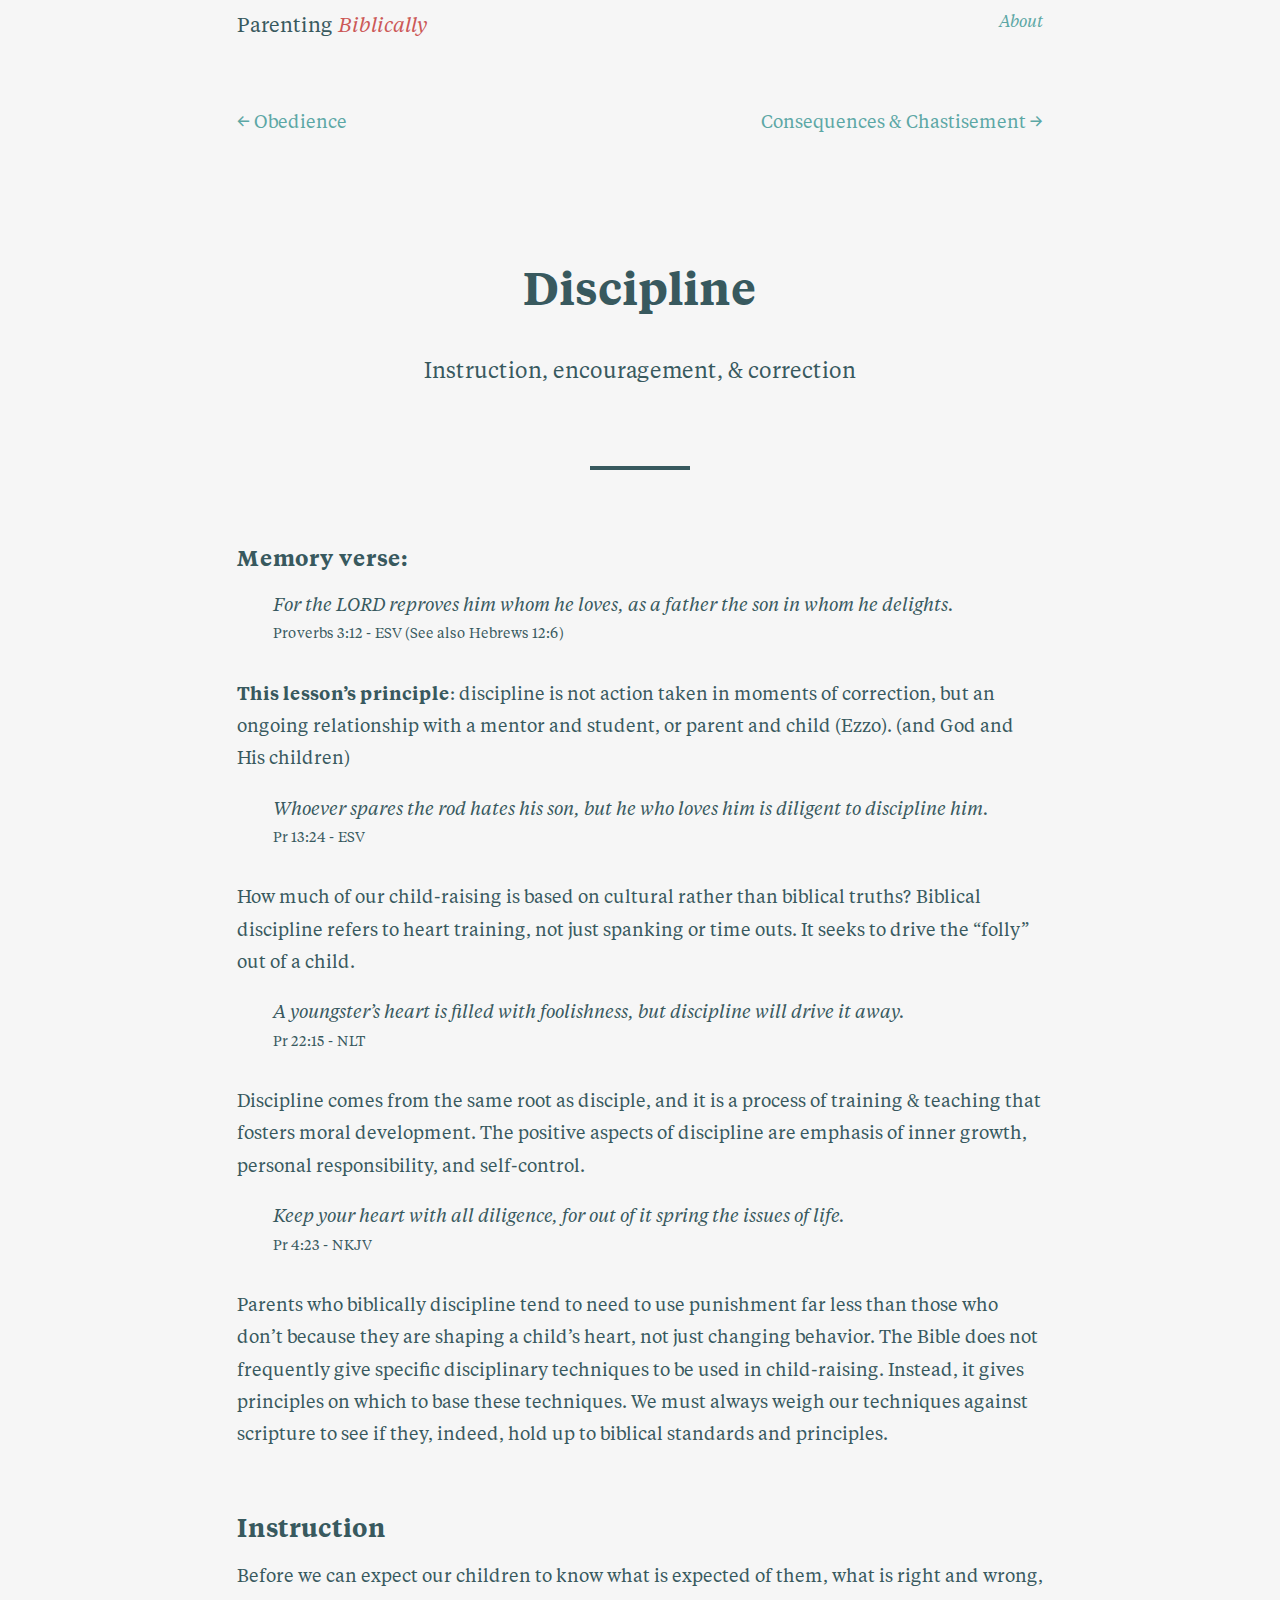
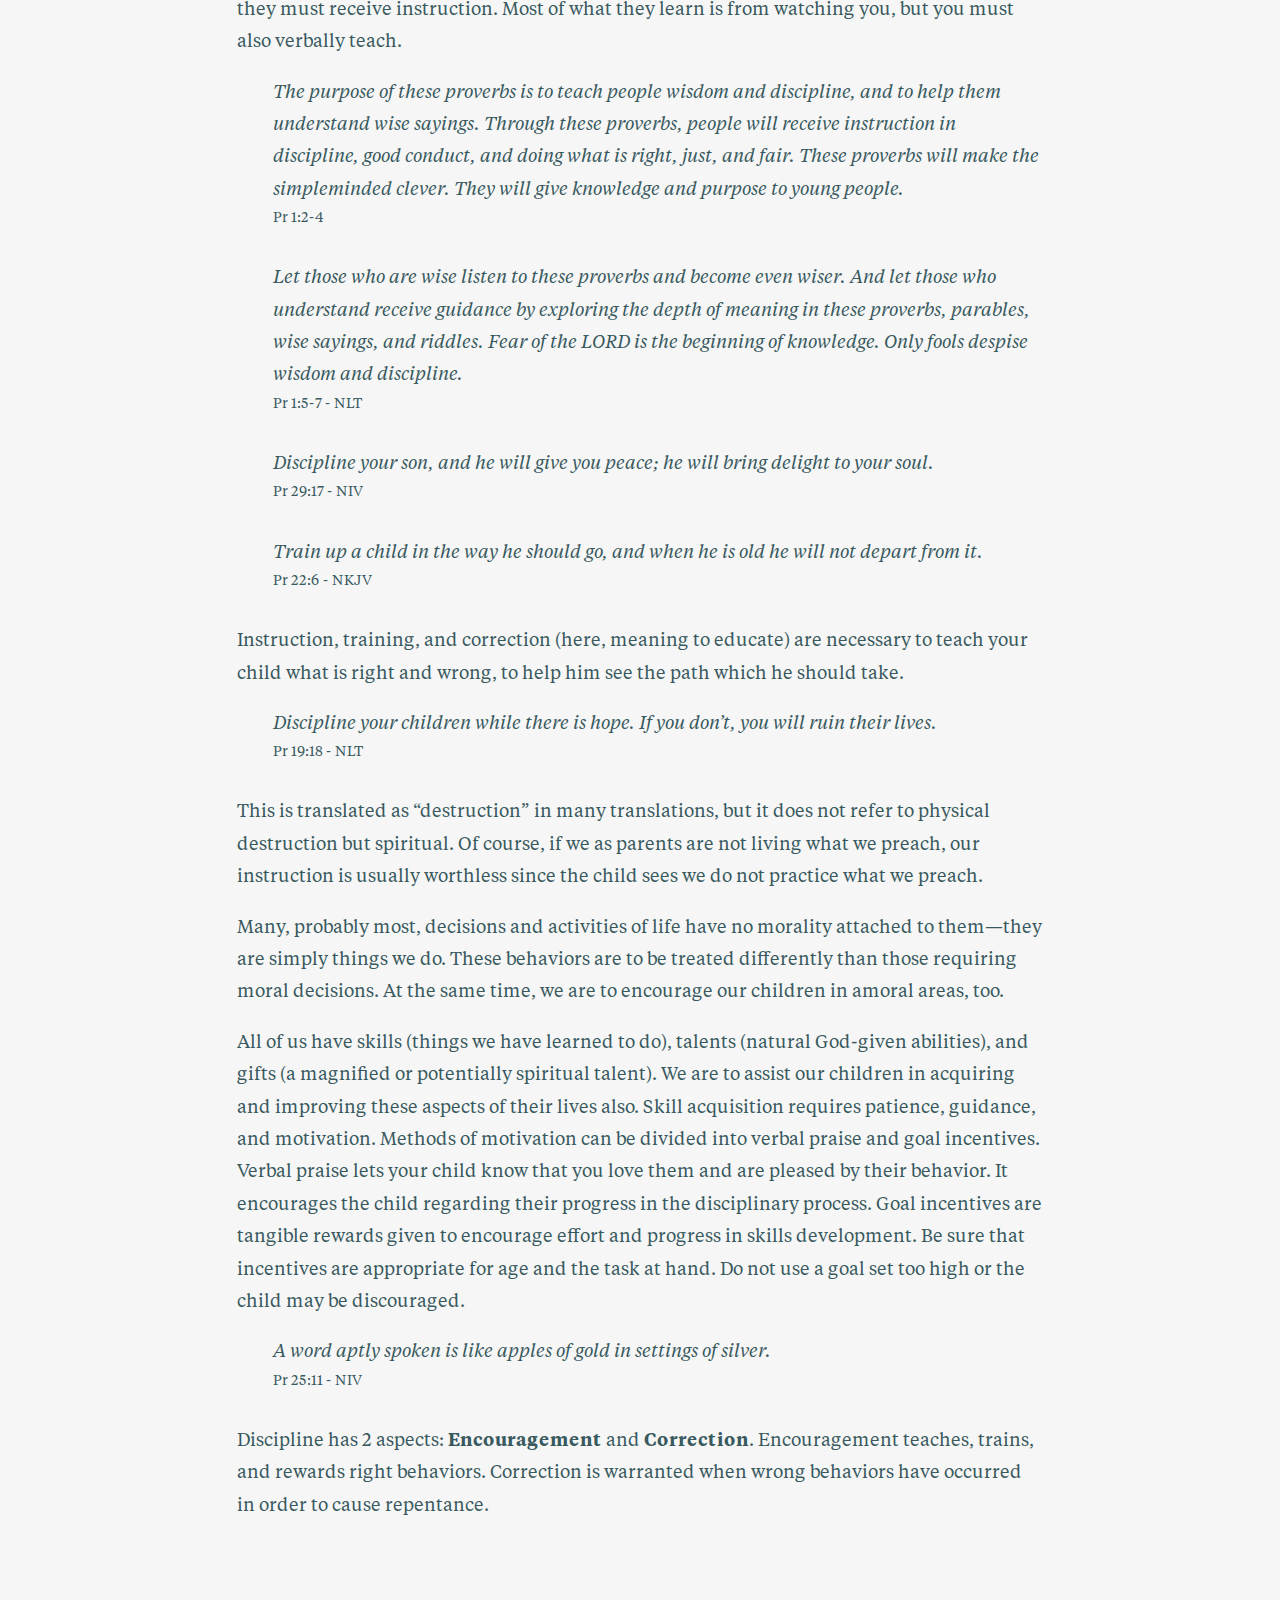
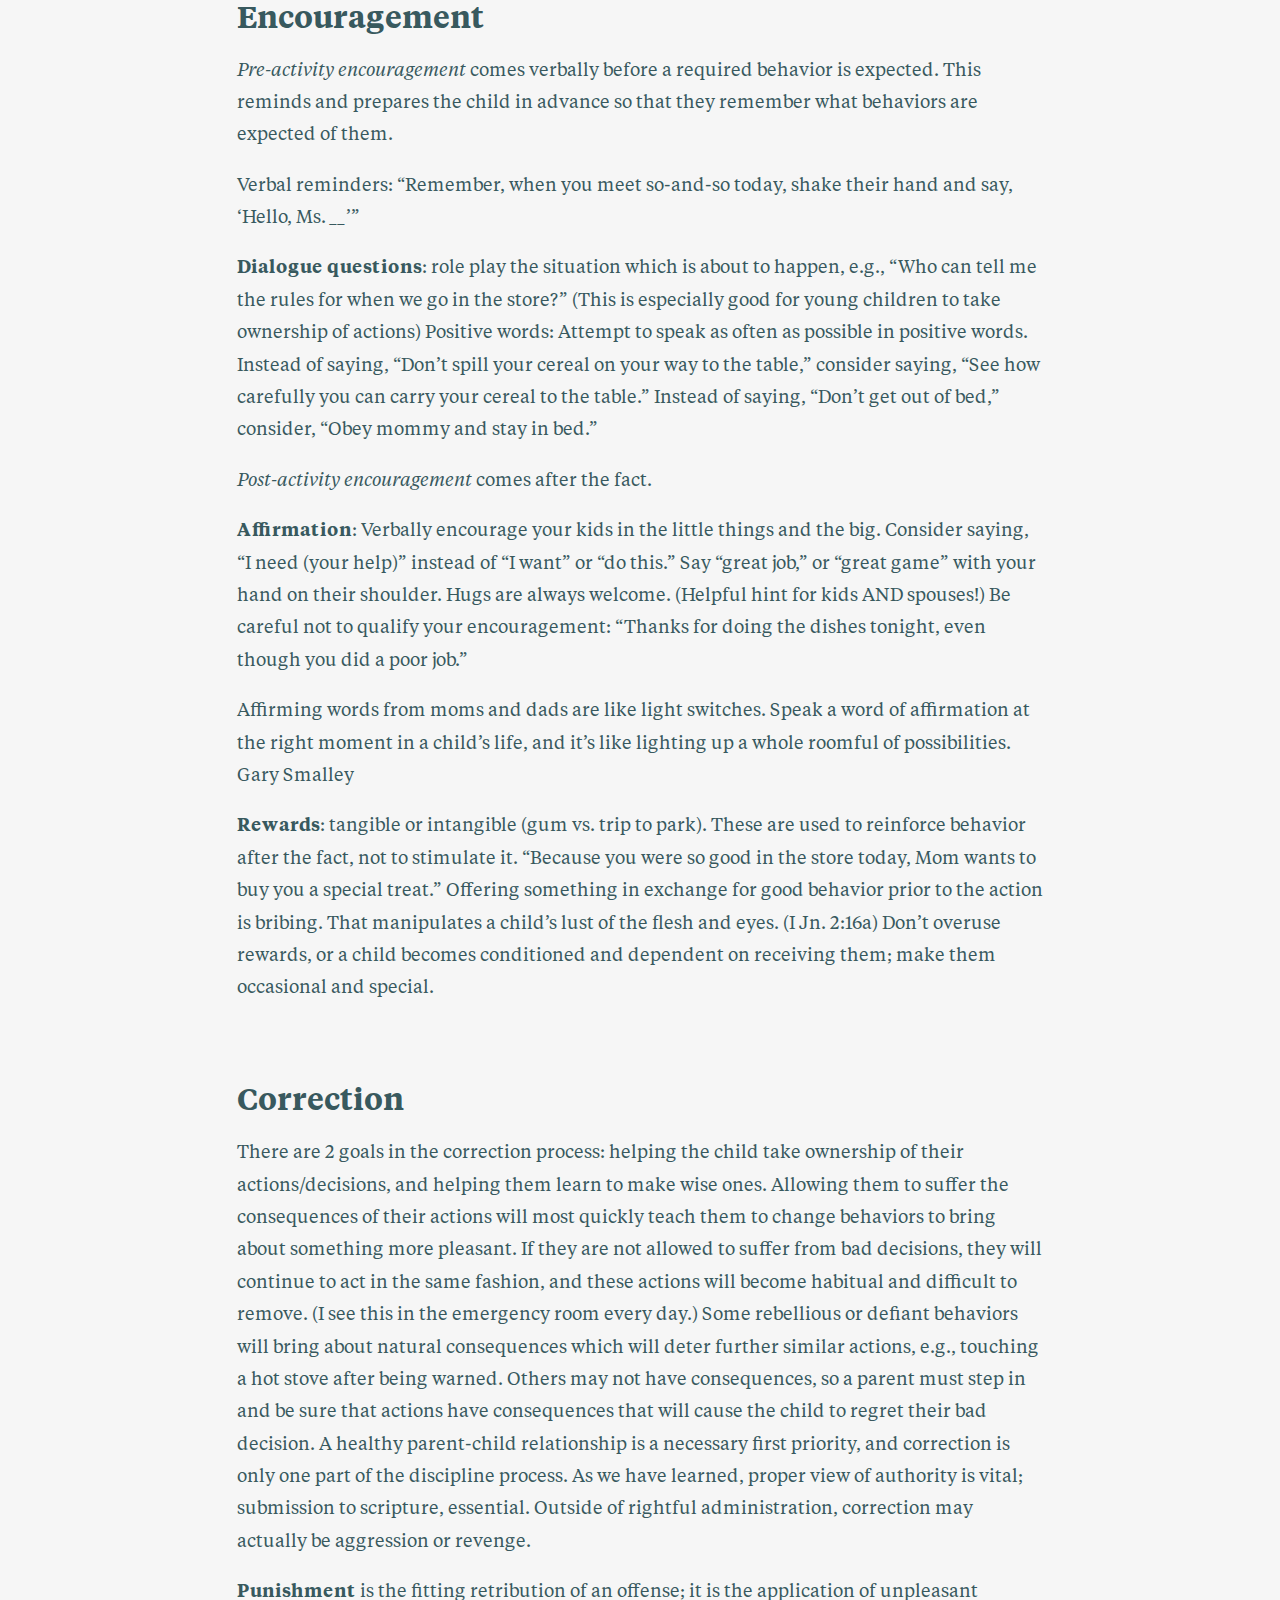
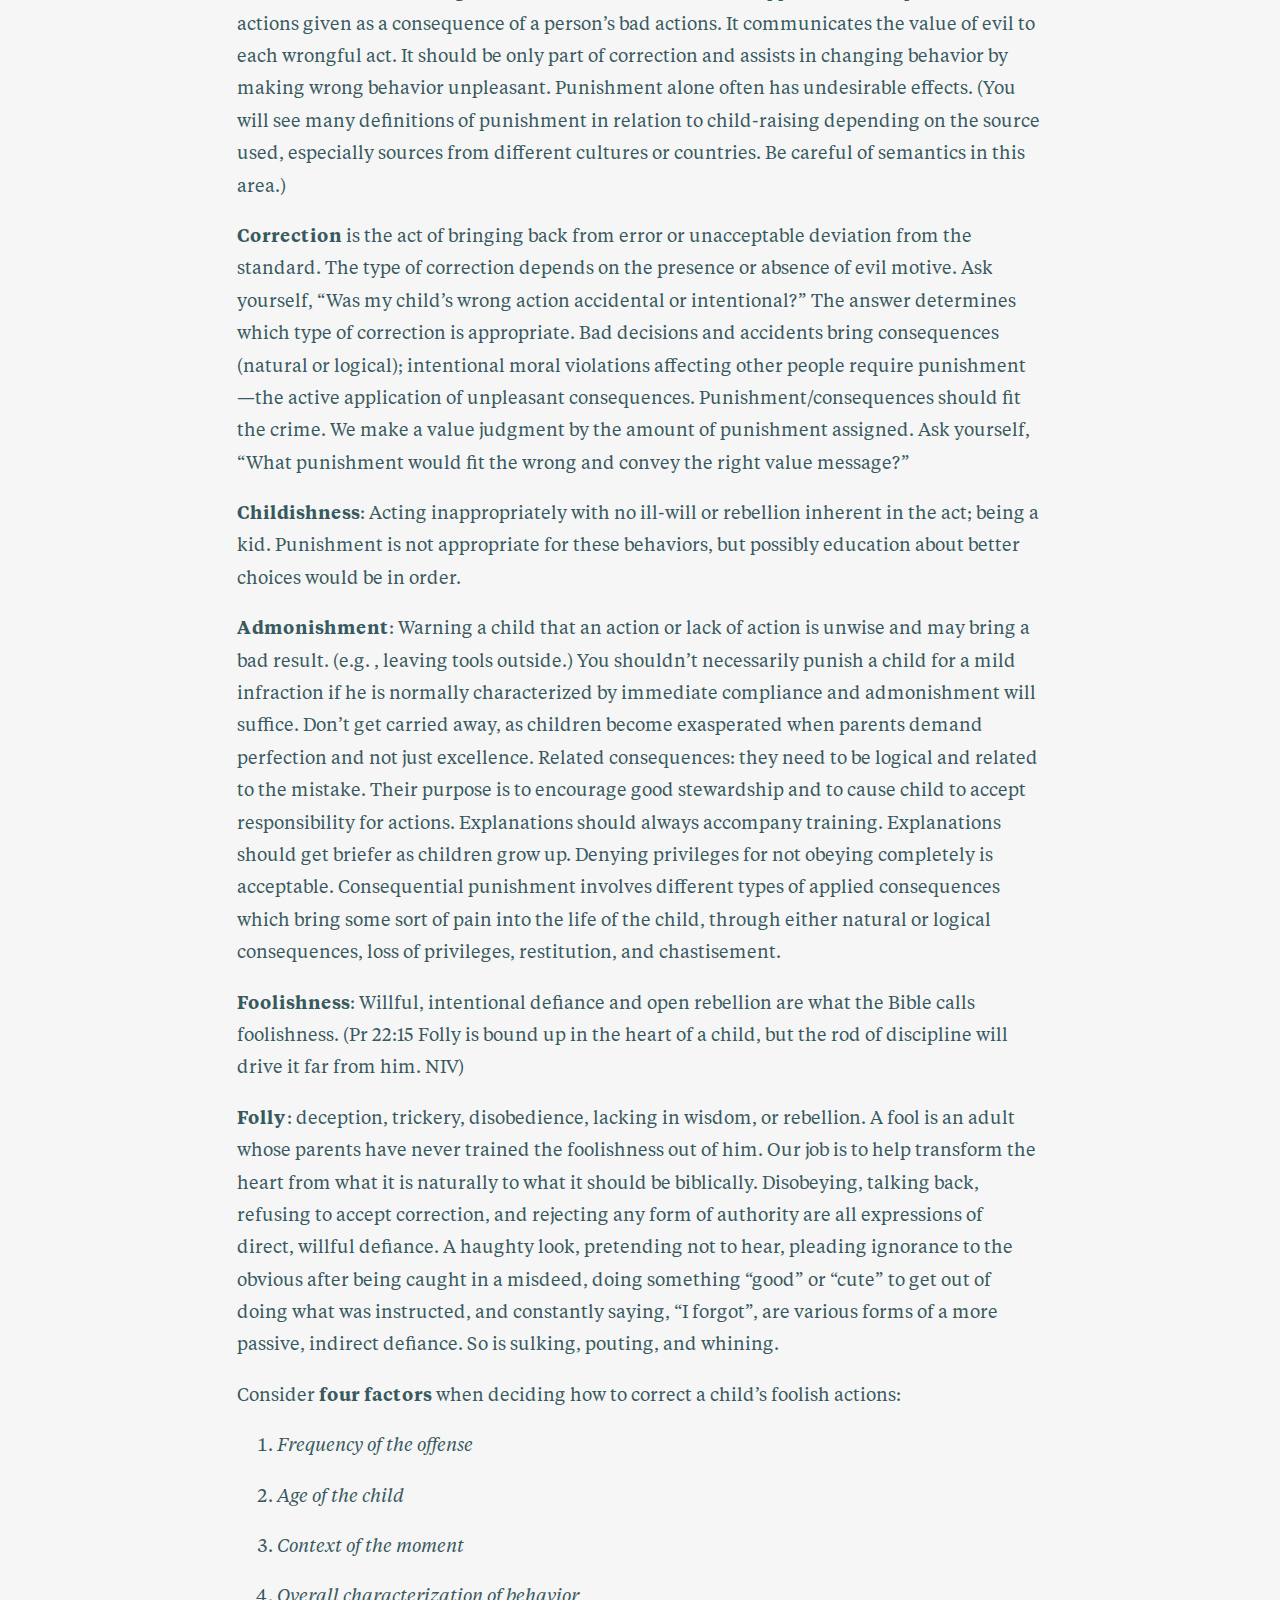
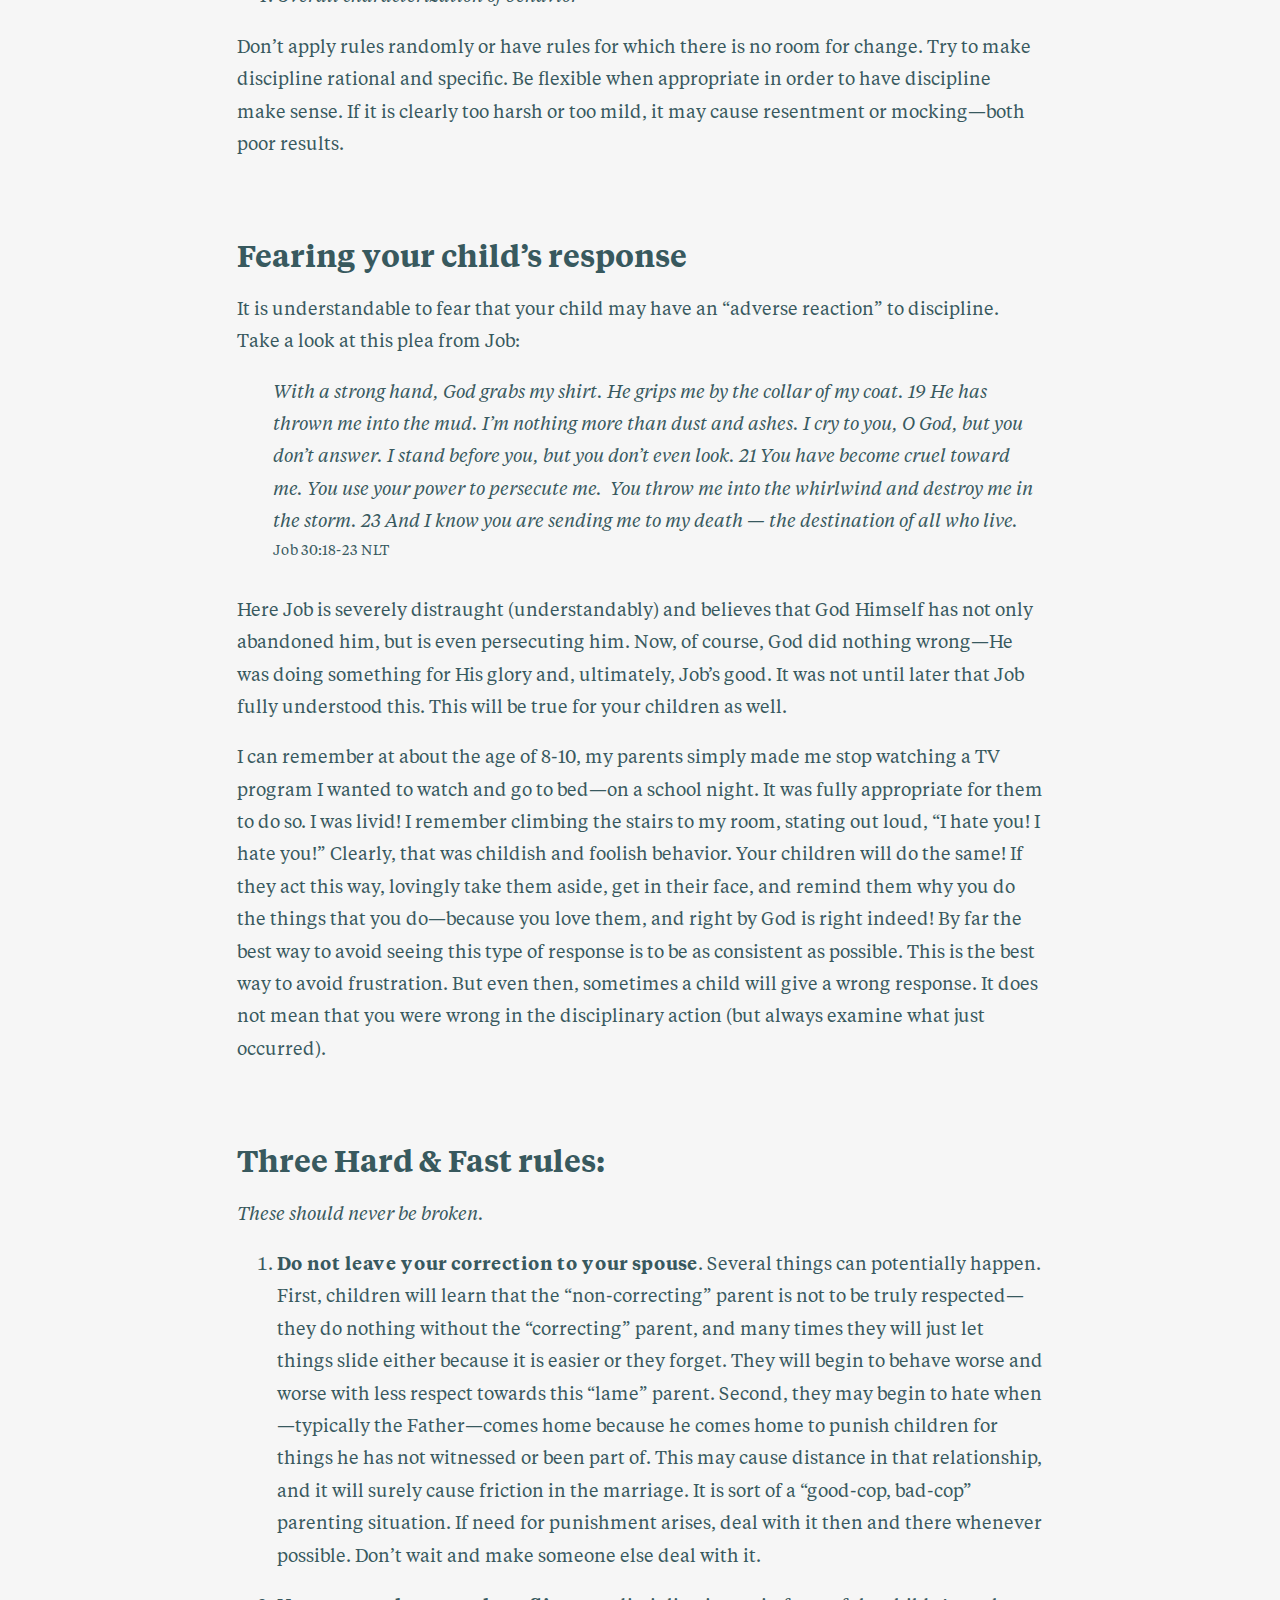
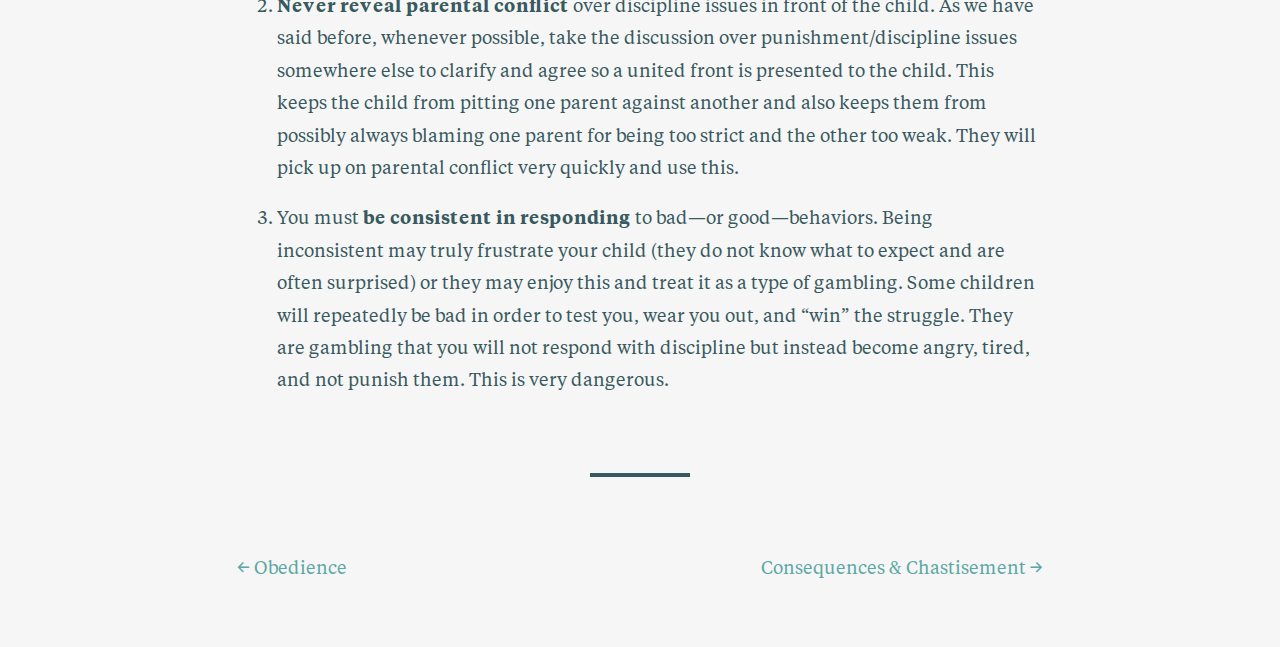
==== commit da7068b8: "Update as per Frank" ====
--- a/lessons/discipline/index.html
+++ b/lessons/discipline/index.html
@@ -1,4 +1,8 @@
-<!doctype html><html lang="en"><head><meta charset="utf-8"><meta http-equiv="x-ua-compatible" content="ie=edge"><title>Discipline</title><meta name="description" content="Instruction, encouragement, &amp; correction"><meta name="viewport" content="width=device-width,initial-scale=1"><link href="https://fonts.googleapis.com/css?family=Domine" rel="stylesheet"><link rel="stylesheet" type="text/css" href="/assets/app.css"></head><body data-function=""><!--[if lt IE 8]><p class="browserupgrade">You are using an <strong>outdated</strong> browser. Please <a href="http://browsehappy.com/">upgrade your browser</a> to improve your experience.</p><![endif]--><div class="container-fluid"><header class="header"><nav class="tar main-menu"><a href="/" class="logo">Parenting <em>Biblically</em></a> <a href="/about">About</a></nav></header><div class="lesson-nav"><a class="prev" href="/lessons/obedience/">&larr; Obedience</a> <a class="next right" href="/lessons/consequences-chastisement/">Consequences & Chastisement &rarr;</a></div><header class="tac"><h1>Discipline</h1><p class="attention-grabber">Instruction, encouragement, & correction</p></header><hr><h4 id="memory-verse-">Memory verse:</h4><blockquote><p>For the LORD reproves him whom he loves, as a father the son in whom he delights. <cite>Proverbs 3:12 - ESV (See also Hebrews 12:6)</cite></p></blockquote><p><strong>This lesson’s principle</strong>: discipline is not action taken in moments of correction, but an ongoing relationship with a mentor and student, or parent and child (Ezzo). (and God and His children)</p><blockquote><p>Whoever spares the rod hates his son, but he who loves him is diligent to discipline him. <cite>Pr 13:24 - ESV</cite></p></blockquote><p>How much of our child-raising is based on cultural rather than biblical truths? Biblical discipline refers to heart training, not just spanking or time outs. It seeks to drive the “folly” out of a child.</p><blockquote><p>A youngster’s heart is filled with foolishness, but discipline will drive it away. <cite>Pr 22:15 - NLT</cite></p></blockquote><p>Discipline comes from the same root as disciple, and it is a process of training &amp; teaching that fosters moral development. The positive aspects of discipline are emphasis of inner growth, personal responsibility, and self-control.</p><blockquote><p>Keep your heart with all diligence, for out of it spring the issues of life. <cite>Pr 4:23 - NKJV</cite></p></blockquote><p>Parents who biblically discipline tend to need to use punishment far less than those who don’t because they are shaping a child’s heart, not just changing behavior. The Bible does not frequently give specific disciplinary techniques to be used in child-raising. Instead, it gives principles on which to base these techniques. We must always weigh our techniques against scripture to see if they, indeed, hold up to biblical standards and principles.</p><h3 id="instruction">Instruction</h3><p>Before we can expect our children to know what is expected of them, what is right and wrong, they must receive instruction. Most of what they learn is from watching you, but you must also verbally teach.</p><blockquote><p>The purpose of these proverbs is to teach people wisdom and discipline, and to help them understand wise sayings. Through these proverbs, people will receive instruction in discipline, good conduct, and doing what is right, just, and fair. These proverbs will make the simpleminded clever. They will give knowledge and purpose to young people. <cite>Pr 1:2-4</cite></p><p>Let those who are wise listen to these proverbs and become even wiser. And let those who understand receive guidance by exploring the depth of meaning in these proverbs, parables, wise sayings, and riddles. Fear of the LORD is the beginning of knowledge. Only fools despise wisdom and discipline. <cite>Pr 1:5-7 - NLT</cite></p><p>Discipline your son, and he will give you peace; he will bring delight to your soul. <cite>Pr 29:17 - NIV</cite></p><p>Train up a child in the way he should go, and when he is old he will not depart from it. <cite>Pr 22:6 - NKJV</cite></p></blockquote><p>Instruction, training, and correction (here, meaning to educate) are necessary to teach your child what is right and wrong, to help him see the path which he should take.</p><blockquote><p>Discipline your children while there is hope. If you don’t, you will ruin their lives. <cite>Pr 19:18 - NLT</cite></p></blockquote><p>This is translated as “destruction” in many translations, but it does not refer to physical destruction but spiritual. Of course, if we as parents are not living what we preach, our instruction is usually worthless since the child sees we do not practice what we preach.</p><p>Many, probably most, decisions and activities of life have no morality attached to them—they are simply things we do. These behaviors are to be treated differently than those requiring moral decisions. At the same time, we are to encourage our children in amoral areas, too.</p><p>All of us have skills (things we have learned to do), talents (natural God-given abilities), and gifts (a magnified or potentially spiritual talent). We are to assist our children in acquiring and improving these aspects of their lives also. Skill acquisition requires patience, guidance, and motivation. Methods of motivation can be divided into verbal praise and goal incentives. Verbal praise lets your child know that you love them and are pleased by their behavior. It encourages the child regarding their progress in the disciplinary process. Goal incentives are tangible rewards given to encourage effort and progress in skills development. Be sure that incentives are appropriate for age and the task at hand. Do not use a goal set too high or the child may be discouraged.</p><blockquote><p>A word aptly spoken is like apples of gold in settings of silver. <cite>Pr 25:11 - NIV</cite></p></blockquote><p>Discipline has 2 aspects: <strong>Encouragement</strong> and <strong>Correction</strong>. Encouragement teaches, trains, and rewards right behaviors. Correction is warranted when wrong behaviors have occurred in order to cause repentance.</p><h2 id="encouragement">Encouragement</h2><p><em>Pre-activity encouragement</em> comes verbally before a required behavior is expected. This reminds and prepares the child in advance so that they remember what behaviors are expected of them.</p><p>Verbal reminders: “Remember, when you meet so-and-so today, shake their hand and say, ‘Hello, Ms. <em>__</em>’”</p><p><strong>Dialogue questions</strong>: role play the situation which is about to happen, e.g., “Who can tell me the rules for when we go in the store?” (This is especially good for young children to take ownership of actions) Positive words: Attempt to speak as often as possible in positive words. Instead of saying, “Don’t spill your cereal on your way to the table,” consider saying, “See how carefully you can carry your cereal to the table.” Instead of saying, “Don’t get out of bed,” consider, “Obey mommy and stay in bed.”</p><p><em>Post-activity encouragement</em> comes after the fact.</p><p><strong>Affirmation</strong>: Verbally encourage your kids in the little things and the big. Consider saying, “I need (your help)” instead of “I want” or “do this.” Say “great job,” or “great game” with your hand on their shoulder. Hugs are always welcome. (Helpful hint for kids AND spouses!) Be careful not to qualify your encouragement: “Thanks for doing the dishes tonight, even though you did a poor job.”</p><p>Affirming words from moms and dads are like light switches. Speak a word of affirmation at the right moment in a child’s life, and it’s like lighting up a whole roomful of possibilities. Gary Smalley</p><p><strong>Rewards</strong>: tangible or intangible (gum vs. trip to park). These are used to reinforce behavior after the fact, not to stimulate it. “Because you were so good in the store today, Mom wants to buy you a special treat.” Offering something in exchange for good behavior prior to the action is bribing. That manipulates a child’s lust of the flesh and eyes. (I Jn. 2:16a) Don’t overuse rewards, or a child becomes conditioned and dependent on receiving them; make them occasional and special.</p><h2 id="correction">Correction</h2><p>There are 2 goals in the correction process: helping the child take ownership of their actions/decisions, and helping them learn to make wise ones. Allowing them to suffer the consequences of their actions will most quickly teach them to change behaviors to bring about something more pleasant. If they are not allowed to suffer from bad decisions, they will continue to act in the same fashion, and these actions will become habitual and difficult to remove. (I see this in the emergency room every day.) Some rebellious or defiant behaviors will bring about natural consequences which will deter further similar actions, e.g., touching a hot stove after being warned. Others may not have consequences, so a parent must step in and be sure that actions have consequences that will cause the child to regret their bad decision. A healthy parent-child relationship is a necessary first priority, and correction is only one part of the discipline process. As we have learned, proper view of authority is vital; submission to scripture, essential. Outside of rightful administration, correction may actually be aggression or revenge.</p><p><strong>Punishment</strong> is the fitting retribution of an offense; it is the application of unpleasant actions given as a consequence of a person’s bad actions. It communicates the value of evil to each wrongful act. It should be only part of correction and assists in changing behavior by making wrong behavior unpleasant. Punishment alone often has undesirable effects. (You will see many definitions of punishment in relation to child-raising depending on the source used, especially sources from different cultures or countries. Be careful of semantics in this area.)</p><p><strong>Correction</strong> is the act of bringing back from error or unacceptable deviation from the standard. The type of correction depends on the presence or absence of evil motive. Ask yourself, “Was my child’s wrong action accidental or intentional?” The answer determines which type of correction is appropriate. Bad decisions and accidents bring consequences (natural or logical); intentional moral violations affecting other people require punishment—the active application of unpleasant consequences. Punishment/consequences should fit the crime. We make a value judgment by the amount of punishment assigned. Ask yourself, “What punishment would fit the wrong and convey the right value message?”</p><p><strong>Childishness</strong>: Acting inappropriately with no ill-will or rebellion inherent in the act; being a kid. Punishment is not appropriate for these behaviors, but possibly education about better choices would be in order.</p><p><strong>Admonishment</strong>: Warning a child that an action or lack of action is unwise and may bring a bad result. (e.g. , leaving tools outside.) You shouldn’t necessarily punish a child for a mild infraction if he is normally characterized by immediate compliance and admonishment will suffice. Don’t get carried away, as children become exasperated when parents demand perfection and not just excellence. Related consequences: they need to be logical and related to the mistake. Their purpose is to encourage good stewardship and to cause child to accept responsibility for actions. Explanations should always accompany training. Explanations should get briefer as children grow up. Denying privileges for not obeying completely is acceptable. Consequential punishment involves different types of applied consequences which bring some sort of pain into the life of the child, through either natural or logical consequences, loss of privileges, restitution, and chastisement.</p><p><strong>Foolishness</strong>: Willful, intentional defiance and open rebellion are what the Bible calls foolishness. (Pr 22:15 Folly is bound up in the heart of a child, but the rod of discipline will drive it far from him. NIV)</p><p><strong>Folly</strong>: deception, trickery, disobedience, lacking in wisdom, or rebellion. A fool is an adult whose parents have never trained the foolishness out of him. Our job is to help transform the heart from what it is naturally to what it should be biblically. Disobeying, talking back, refusing to accept correction, and rejecting any form of authority are all expressions of direct, willful defiance. A haughty look, pretending not to hear, pleading ignorance to the obvious after being caught in a misdeed, doing something “good” or “cute” to get out of doing what was instructed, and constantly saying, “I forgot”, are various forms of a more passive, indirect defiance. So is sulking, pouting, and whining.</p><p>Consider <strong>four factors</strong> when deciding how to correct a child’s foolish actions:</p><ol><li><em>Frequency of the offense</em></li><li><em>Age of the child</em></li><li><em>Context of the moment</em></li><li><em>Overall characterization of behavior</em></li></ol><p>Don’t apply rules randomly or have rules for which there is no room for change. Try to make discipline rational and specific. Be flexible when appropriate in order to have discipline make sense. If it is clearly too harsh or too mild, it may cause resentment or mocking—both poor results.</p><p><strong>Three Hard &amp; Fast rules</strong>: (These should never be broken.)</p><ol><li><strong>Do not leave your correction to your spouse</strong>. Several things can potentially happen. First, children will learn that the “non-correcting” parent is not to be truly respected—they do nothing without the “correcting” parent, and many times they will just let things slide either because it is easier or they forget. They will begin to behave worse and worse with less respect towards this “lame” parent. Second, they may begin to hate when—typically the Father—comes home because he comes home to punish children for things he has not witnessed or been part of. This may cause distance in that relationship, and it will surely cause friction in the marriage. It is sort of a “good-cop, bad-cop” parenting situation. If need for punishment arises, deal with it then and there whenever possible. Don’t wait and make someone else deal with it.</li><li><strong>Never reveal parental conflict</strong> over discipline issues in front of the child. As we have said before, whenever possible, take the discussion over punishment/discipline issues somewhere else to clarify and agree so a united front is presented to the child. This keeps the child from pitting one parent against another and also keeps them from possibly always blaming one parent for being too strict and the other too weak. They will pick up on parental conflict very quickly and use this.</li><li>You must <strong>be consistent in responding</strong> to bad—or good—behaviors. Being inconsistent may truly frustrate your child (they do not know what to expect and are often surprised) or they may enjoy this and treat it as a type of gambling. Some children will repeatedly be bad in order to test you, wear you out, and “win” the struggle. They are gambling that you will not respond with discipline but instead become angry, tired, and not punish them. This is very dangerous.</li></ol><hr><div class="lesson-nav"><a class="prev" href="/lessons/obedience/">&larr; Obedience</a> <a class="next right" href="/lessons/consequences-chastisement/">Consequences & Chastisement &rarr;</a></div></div><script src="/assets/vendor.js" async></script><script src="/assets/app.js" async></script><script>var refTagger = {
+<!doctype html><html lang="en"><head><meta charset="utf-8"><meta http-equiv="x-ua-compatible" content="ie=edge"><title>Discipline</title><meta name="description" content="Instruction, encouragement, &amp; correction"><meta name="viewport" content="width=device-width,initial-scale=1"><link href="https://fonts.googleapis.com/css?family=Domine" rel="stylesheet"><link rel="stylesheet" type="text/css" href="/assets/app.css"></head><body data-function=""><!--[if lt IE 8]><p class="browserupgrade">You are using an <strong>outdated</strong> browser. Please <a href="http://browsehappy.com/">upgrade your browser</a> to improve your experience.</p><![endif]--><div class="container-fluid"><header class="header"><nav class="tar main-menu"><a href="/" class="logo">Parenting <em>Biblically</em></a> <a href="/about">About</a></nav></header><div class="lesson-nav"><a class="prev" href="/lessons/obedience/">&larr; Obedience</a> <a class="next right" href="/lessons/consequences-chastisement/">Consequences & Chastisement &rarr;</a></div><header class="tac"><h1>Discipline</h1><p class="attention-grabber">Instruction, encouragement, & correction</p></header><hr><h4 id="memory-verse-">Memory verse:</h4><blockquote><p>For the LORD reproves him whom he loves, as a father the son in whom he delights. <cite>Proverbs 3:12 - ESV (See also Hebrews 12:6)</cite></p></blockquote><p><strong>This lesson’s principle</strong>: discipline is not action taken in moments of correction, but an ongoing relationship with a mentor and student, or parent and child (Ezzo). (and God and His children)</p><blockquote><p>Whoever spares the rod hates his son, but he who loves him is diligent to discipline him. <cite>Pr 13:24 - ESV</cite></p></blockquote><p>How much of our child-raising is based on cultural rather than biblical truths? Biblical discipline refers to heart training, not just spanking or time outs. It seeks to drive the “folly” out of a child.</p><blockquote><p>A youngster’s heart is filled with foolishness, but discipline will drive it away. <cite>Pr 22:15 - NLT</cite></p></blockquote><p>Discipline comes from the same root as disciple, and it is a process of training &amp; teaching that fosters moral development. The positive aspects of discipline are emphasis of inner growth, personal responsibility, and self-control.</p><blockquote><p>Keep your heart with all diligence, for out of it spring the issues of life. <cite>Pr 4:23 - NKJV</cite></p></blockquote><p>Parents who biblically discipline tend to need to use punishment far less than those who don’t because they are shaping a child’s heart, not just changing behavior. The Bible does not frequently give specific disciplinary techniques to be used in child-raising. Instead, it gives principles on which to base these techniques. We must always weigh our techniques against scripture to see if they, indeed, hold up to biblical standards and principles.</p><h3 id="instruction">Instruction</h3><p>Before we can expect our children to know what is expected of them, what is right and wrong, they must receive instruction. Most of what they learn is from watching you, but you must also verbally teach.</p><blockquote><p>The purpose of these proverbs is to teach people wisdom and discipline, and to help them understand wise sayings. Through these proverbs, people will receive instruction in discipline, good conduct, and doing what is right, just, and fair. These proverbs will make the simpleminded clever. They will give knowledge and purpose to young people. <cite>Pr 1:2-4</cite></p><p>Let those who are wise listen to these proverbs and become even wiser. And let those who understand receive guidance by exploring the depth of meaning in these proverbs, parables, wise sayings, and riddles. Fear of the LORD is the beginning of knowledge. Only fools despise wisdom and discipline. <cite>Pr 1:5-7 - NLT</cite></p><p>Discipline your son, and he will give you peace; he will bring delight to your soul. <cite>Pr 29:17 - NIV</cite></p><p>Train up a child in the way he should go, and when he is old he will not depart from it. <cite>Pr 22:6 - NKJV</cite></p></blockquote><p>Instruction, training, and correction (here, meaning to educate) are necessary to teach your child what is right and wrong, to help him see the path which he should take.</p><blockquote><p>Discipline your children while there is hope. If you don’t, you will ruin their lives. <cite>Pr 19:18 - NLT</cite></p></blockquote><p>This is translated as “destruction” in many translations, but it does not refer to physical destruction but spiritual. Of course, if we as parents are not living what we preach, our instruction is usually worthless since the child sees we do not practice what we preach.</p><p>Many, probably most, decisions and activities of life have no morality attached to them—they are simply things we do. These behaviors are to be treated differently than those requiring moral decisions. At the same time, we are to encourage our children in amoral areas, too.</p><p>All of us have skills (things we have learned to do), talents (natural God-given abilities), and gifts (a magnified or potentially spiritual talent). We are to assist our children in acquiring and improving these aspects of their lives also. Skill acquisition requires patience, guidance, and motivation. Methods of motivation can be divided into verbal praise and goal incentives. Verbal praise lets your child know that you love them and are pleased by their behavior. It encourages the child regarding their progress in the disciplinary process. Goal incentives are tangible rewards given to encourage effort and progress in skills development. Be sure that incentives are appropriate for age and the task at hand. Do not use a goal set too high or the child may be discouraged.</p><blockquote><p>A word aptly spoken is like apples of gold in settings of silver. <cite>Pr 25:11 - NIV</cite></p></blockquote><p>Discipline has 2 aspects: <strong>Encouragement</strong> and <strong>Correction</strong>. Encouragement teaches, trains, and rewards right behaviors. Correction is warranted when wrong behaviors have occurred in order to cause repentance.</p><h2 id="encouragement">Encouragement</h2><p><em>Pre-activity encouragement</em> comes verbally before a required behavior is expected. This reminds and prepares the child in advance so that they remember what behaviors are expected of them.</p><p>Verbal reminders: “Remember, when you meet so-and-so today, shake their hand and say, ‘Hello, Ms. <em>__</em>’”</p><p><strong>Dialogue questions</strong>: role play the situation which is about to happen, e.g., “Who can tell me the rules for when we go in the store?” (This is especially good for young children to take ownership of actions) Positive words: Attempt to speak as often as possible in positive words. Instead of saying, “Don’t spill your cereal on your way to the table,” consider saying, “See how carefully you can carry your cereal to the table.” Instead of saying, “Don’t get out of bed,” consider, “Obey mommy and stay in bed.”</p><p><em>Post-activity encouragement</em> comes after the fact.</p><p><strong>Affirmation</strong>: Verbally encourage your kids in the little things and the big. Consider saying, “I need (your help)” instead of “I want” or “do this.” Say “great job,” or “great game” with your hand on their shoulder. Hugs are always welcome. (Helpful hint for kids AND spouses!) Be careful not to qualify your encouragement: “Thanks for doing the dishes tonight, even though you did a poor job.”</p><p>Affirming words from moms and dads are like light switches. Speak a word of affirmation at the right moment in a child’s life, and it’s like lighting up a whole roomful of possibilities. Gary Smalley</p><p><strong>Rewards</strong>: tangible or intangible (gum vs. trip to park). These are used to reinforce behavior after the fact, not to stimulate it. “Because you were so good in the store today, Mom wants to buy you a special treat.” Offering something in exchange for good behavior prior to the action is bribing. That manipulates a child’s lust of the flesh and eyes. (I Jn. 2:16a) Don’t overuse rewards, or a child becomes conditioned and dependent on receiving them; make them occasional and special.</p><h2 id="correction">Correction</h2><p>There are 2 goals in the correction process: helping the child take ownership of their actions/decisions, and helping them learn to make wise ones. Allowing them to suffer the consequences of their actions will most quickly teach them to change behaviors to bring about something more pleasant. If they are not allowed to suffer from bad decisions, they will continue to act in the same fashion, and these actions will become habitual and difficult to remove. (I see this in the emergency room every day.) Some rebellious or defiant behaviors will bring about natural consequences which will deter further similar actions, e.g., touching a hot stove after being warned. Others may not have consequences, so a parent must step in and be sure that actions have consequences that will cause the child to regret their bad decision. A healthy parent-child relationship is a necessary first priority, and correction is only one part of the discipline process. As we have learned, proper view of authority is vital; submission to scripture, essential. Outside of rightful administration, correction may actually be aggression or revenge.</p><p><strong>Punishment</strong> is the fitting retribution of an offense; it is the application of unpleasant actions given as a consequence of a person’s bad actions. It communicates the value of evil to each wrongful act. It should be only part of correction and assists in changing behavior by making wrong behavior unpleasant. Punishment alone often has undesirable effects. (You will see many definitions of punishment in relation to child-raising depending on the source used, especially sources from different cultures or countries. Be careful of semantics in this area.)</p><p><strong>Correction</strong> is the act of bringing back from error or unacceptable deviation from the standard. The type of correction depends on the presence or absence of evil motive. Ask yourself, “Was my child’s wrong action accidental or intentional?” The answer determines which type of correction is appropriate. Bad decisions and accidents bring consequences (natural or logical); intentional moral violations affecting other people require punishment—the active application of unpleasant consequences. Punishment/consequences should fit the crime. We make a value judgment by the amount of punishment assigned. Ask yourself, “What punishment would fit the wrong and convey the right value message?”</p><p><strong>Childishness</strong>: Acting inappropriately with no ill-will or rebellion inherent in the act; being a kid. Punishment is not appropriate for these behaviors, but possibly education about better choices would be in order.</p><p><strong>Admonishment</strong>: Warning a child that an action or lack of action is unwise and may bring a bad result. (e.g. , leaving tools outside.) You shouldn’t necessarily punish a child for a mild infraction if he is normally characterized by immediate compliance and admonishment will suffice. Don’t get carried away, as children become exasperated when parents demand perfection and not just excellence. Related consequences: they need to be logical and related to the mistake. Their purpose is to encourage good stewardship and to cause child to accept responsibility for actions. Explanations should always accompany training. Explanations should get briefer as children grow up. Denying privileges for not obeying completely is acceptable. Consequential punishment involves different types of applied consequences which bring some sort of pain into the life of the child, through either natural or logical consequences, loss of privileges, restitution, and chastisement.</p><p><strong>Foolishness</strong>: Willful, intentional defiance and open rebellion are what the Bible calls foolishness. (Pr 22:15 Folly is bound up in the heart of a child, but the rod of discipline will drive it far from him. NIV)</p><p><strong>Folly</strong>: deception, trickery, disobedience, lacking in wisdom, or rebellion. A fool is an adult whose parents have never trained the foolishness out of him. Our job is to help transform the heart from what it is naturally to what it should be biblically. Disobeying, talking back, refusing to accept correction, and rejecting any form of authority are all expressions of direct, willful defiance. A haughty look, pretending not to hear, pleading ignorance to the obvious after being caught in a misdeed, doing something “good” or “cute” to get out of doing what was instructed, and constantly saying, “I forgot”, are various forms of a more passive, indirect defiance. So is sulking, pouting, and whining.</p><p>Consider <strong>four factors</strong> when deciding how to correct a child’s foolish actions:</p><ol><li><em>Frequency of the offense</em></li><li><em>Age of the child</em></li><li><em>Context of the moment</em></li><li><em>Overall characterization of behavior</em></li></ol><p>Don’t apply rules randomly or have rules for which there is no room for change. Try to make discipline rational and specific. Be flexible when appropriate in order to have discipline make sense. If it is clearly too harsh or too mild, it may cause resentment or mocking—both poor results.</p><h2 id="fearing-your-child-s-response">Fearing your child’s response</h2><p>It is understandable to fear that your child may have an “adverse reaction” to discipline. Take a look at this plea from Job:</p><blockquote><p>With a strong hand, God grabs my shirt. He grips me by the collar of my coat. +19 He has thrown me into the mud. I’m nothing more than dust and ashes. I cry to you, O God, but you don’t answer. I stand before you, but you don’t even look. +21 You have become cruel toward me. You use your power to persecute me. + You throw me into the whirlwind and destroy me in the storm. +23 And I know you are sending me to my death — the destination of all who live. <cite>Job 30:18-23 NLT</cite></p></blockquote><p>Here Job is severely distraught (understandably) and believes that God Himself has not only abandoned him, but is even persecuting him. Now, of course, God did nothing wrong—He was doing something for His glory and, ultimately, Job’s good. It was not until later that Job fully understood this. This will be true for your children as well.</p><p>I can remember at about the age of 8-10, my parents simply made me stop watching a TV program I wanted to watch and go to bed—on a school night. It was fully appropriate for them to do so. I was livid! I remember climbing the stairs to my room, stating out loud, “I hate you! I hate you!” Clearly, that was childish and foolish behavior. Your children will do the same! If they act this way, lovingly take them aside, get in their face, and remind them why you do the things that you do—because you love them, and right by God is right indeed! By far the best way to avoid seeing this type of response is to be as consistent as possible. This is the best way to avoid frustration. But even then, sometimes a child will give a wrong response. It does not mean that you were wrong in the disciplinary action (but always examine what just occurred).</p><h2 id="three-hard-fast-rules-">Three Hard &amp; Fast rules:</h2><p><em>These should never be broken.</em></p><ol><li><strong>Do not leave your correction to your spouse</strong>. Several things can potentially happen. First, children will learn that the “non-correcting” parent is not to be truly respected—they do nothing without the “correcting” parent, and many times they will just let things slide either because it is easier or they forget. They will begin to behave worse and worse with less respect towards this “lame” parent. Second, they may begin to hate when—typically the Father—comes home because he comes home to punish children for things he has not witnessed or been part of. This may cause distance in that relationship, and it will surely cause friction in the marriage. It is sort of a “good-cop, bad-cop” parenting situation. If need for punishment arises, deal with it then and there whenever possible. Don’t wait and make someone else deal with it.</li><li><strong>Never reveal parental conflict</strong> over discipline issues in front of the child. As we have said before, whenever possible, take the discussion over punishment/discipline issues somewhere else to clarify and agree so a united front is presented to the child. This keeps the child from pitting one parent against another and also keeps them from possibly always blaming one parent for being too strict and the other too weak. They will pick up on parental conflict very quickly and use this.</li><li>You must <strong>be consistent in responding</strong> to bad—or good—behaviors. Being inconsistent may truly frustrate your child (they do not know what to expect and are often surprised) or they may enjoy this and treat it as a type of gambling. Some children will repeatedly be bad in order to test you, wear you out, and “win” the struggle. They are gambling that you will not respond with discipline but instead become angry, tired, and not punish them. This is very dangerous.</li></ol><hr><div class="lesson-nav"><a class="prev" href="/lessons/obedience/">&larr; Obedience</a> <a class="next right" href="/lessons/consequences-chastisement/">Consequences & Chastisement &rarr;</a></div></div><script src="/assets/vendor.js" async></script><script src="/assets/app.js" async></script><script>var refTagger = {
     		settings: {
     			bibleVersion: "ESV"
     		}
